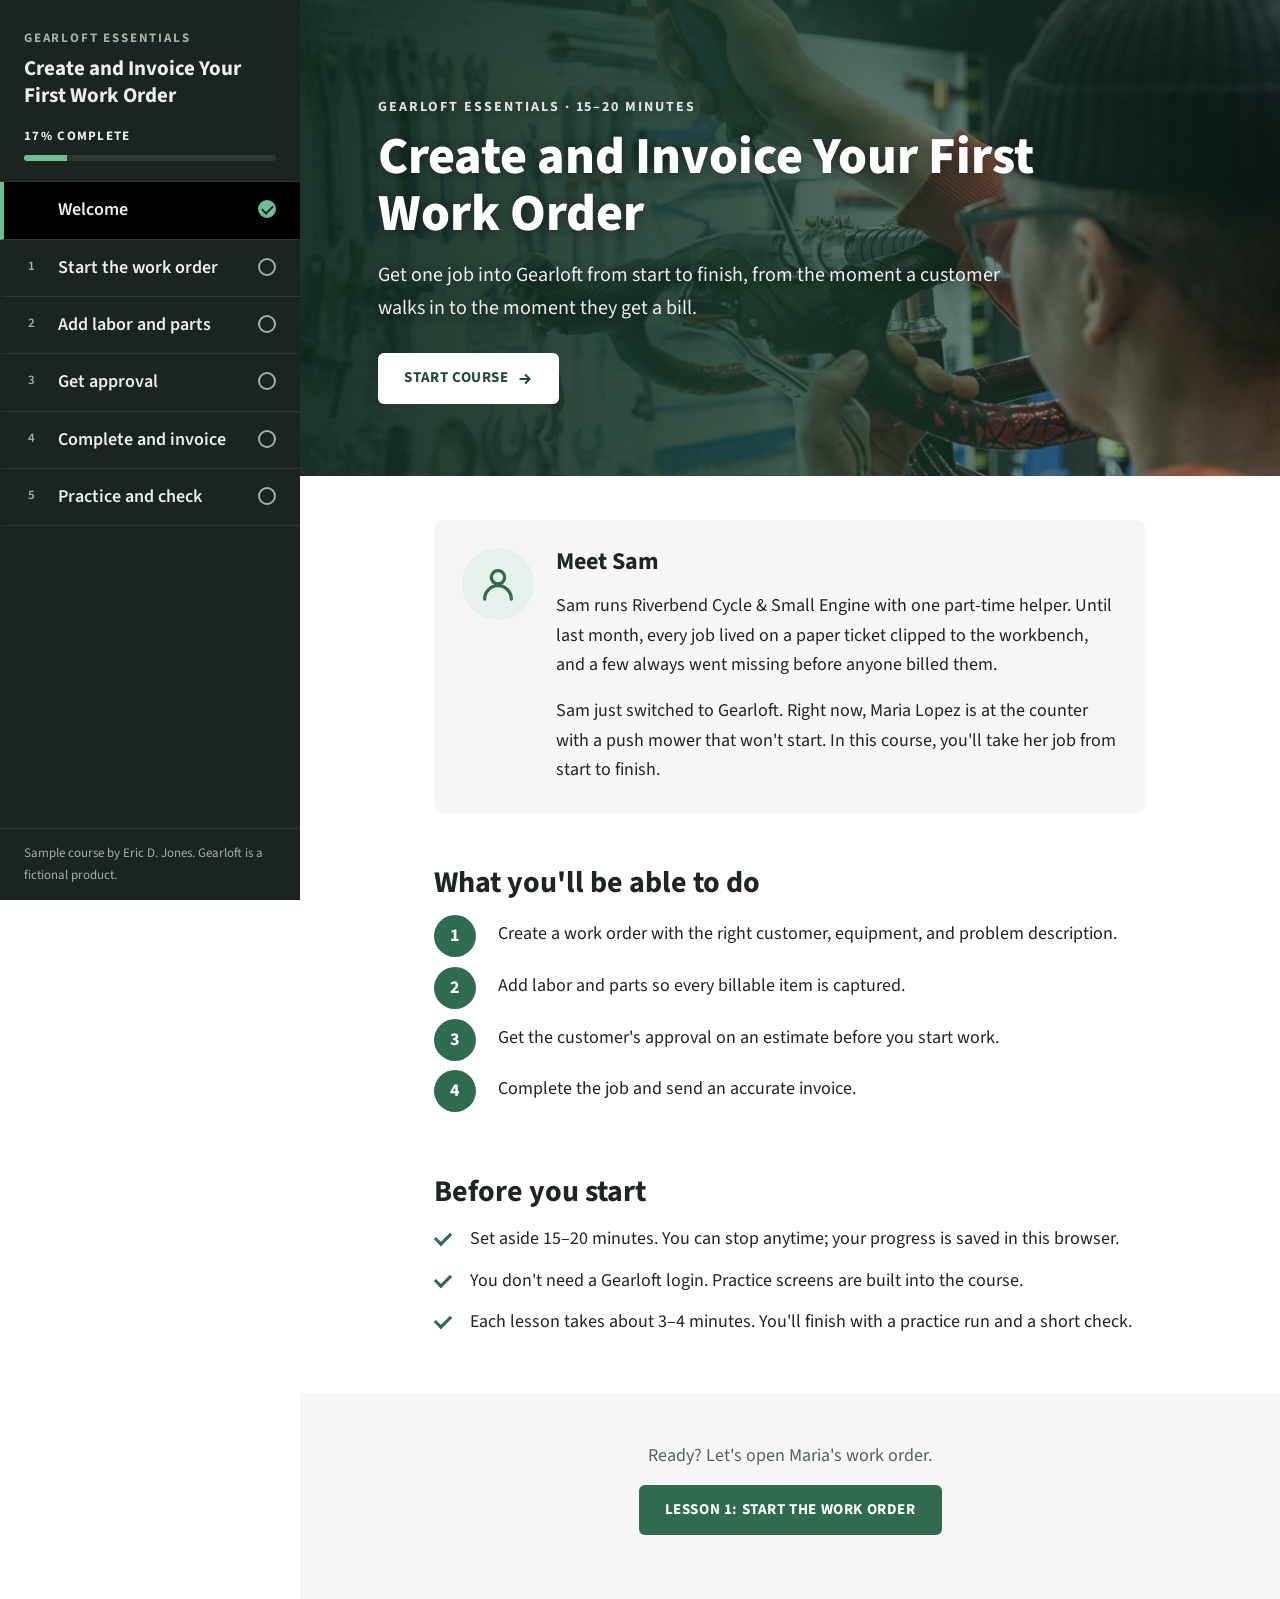
==== sample-course/index.html @ e566acd7 "Launch Portfolio Site" ====
<!doctype html>
<html lang="en">
<head>
<meta charset="utf-8">
<meta name="viewport" content="width=device-width, initial-scale=1">
<title>Create and Invoice Your First Work Order | Gearloft Essentials</title>
<meta name="description" content="Sample eLearning course by Eric D. Jones. Gearloft and Riverbend Cycle & Small Engine are fictional.">
<link rel="preconnect" href="https://fonts.googleapis.com">
<link href="https://fonts.googleapis.com/css2?family=Source+Sans+3:wght@400;600;700;800&display=swap" rel="stylesheet">
<style>
:root{
  --accent:#2e6b4f; --accent-dark:#1f4d38; --accent-soft:#e7f1ec;
  --side:#1c2420; --side-ink:#e9efeb; --side-muted:#9fb1a7; --side-line:#2c3832;
  --bg:#ffffff; --page:#f6f7f5; --ink:#1e2522; --muted:#55615b; --line:#dde3df;
  --warn:#9a5b00; --warn-soft:#fff4e0; --tip-soft:#eef5fb; --tip:#1d5c8f;
  --radius:10px; --sidew:300px;
}
*{box-sizing:border-box}
[hidden]{display:none!important}
html{scroll-behavior:smooth}
@media (prefers-reduced-motion:reduce){html{scroll-behavior:auto}*{transition:none!important;animation:none!important}}
body{margin:0;font:18px/1.65 "Source Sans 3",system-ui,sans-serif;color:var(--ink);background:var(--bg)}
button{font:inherit;cursor:pointer}
:focus-visible{outline:3px solid #f2b705;outline-offset:2px}
.skip{position:absolute;left:-999px;top:8px;background:#fff;padding:8px 12px;z-index:50}
.skip:focus{left:8px}

/* ---------- Sidebar ---------- */
.side{position:fixed;inset:0 auto 0 0;width:var(--sidew);background:var(--side);color:var(--side-ink);display:flex;flex-direction:column;z-index:20;transition:transform .25s}
.side-head{padding:28px 24px 20px;border-bottom:1px solid var(--side-line)}
.side-head .brand{font-size:13px;letter-spacing:.14em;text-transform:uppercase;color:var(--side-muted);font-weight:700;margin:0 0 6px}
.side-head h2{font-size:21px;line-height:1.25;margin:0 0 18px}
.prog-label{font-size:13px;letter-spacing:.1em;font-weight:700;text-transform:uppercase}
.prog{height:6px;background:var(--side-line);border-radius:6px;margin-top:8px;overflow:hidden}
.prog span{display:block;height:100%;width:0;background:#6fbf96;transition:width .4s}
.side nav{overflow-y:auto;flex:1}
.side ol{list-style:none;margin:0;padding:0}
.side li a{display:flex;align-items:flex-start;gap:12px;padding:16px 24px;color:var(--side-ink);text-decoration:none;border-bottom:1px solid var(--side-line);border-left:4px solid transparent;font-weight:600;line-height:1.35}
.side li a:hover{background:#243029}
.side li a[aria-current="page"]{background:#000;border-left-color:#6fbf96}
.side li a.locked{color:var(--side-muted);pointer-events:none}
.side .num{flex:0 0 auto;font-size:13px;color:var(--side-muted);width:18px;padding-top:2px}
.side .state{margin-left:auto;flex:0 0 auto;width:18px;height:18px;border-radius:50%;border:2px solid var(--side-muted);margin-top:2px}
.side .done .state{background:#6fbf96;border-color:#6fbf96;position:relative}
.side .done .state::after{content:"";position:absolute;left:4px;top:1px;width:5px;height:9px;border:solid #1c2420;border-width:0 2px 2px 0;transform:rotate(45deg)}
.side .soon{font-size:12px;color:var(--side-muted);font-weight:400;display:block}
.side-foot{padding:14px 24px;font-size:13px;color:var(--side-muted);border-top:1px solid var(--side-line)}
.menu-btn{display:none;position:fixed;top:12px;left:12px;z-index:30;background:var(--side);color:#fff;border:0;border-radius:8px;width:44px;height:44px}
.menu-btn svg{display:block;margin:auto}
.scrim{display:none}

/* ---------- Main ---------- */
main{margin-left:var(--sidew);min-height:100vh}
.lesson{display:none}
.lesson.active{display:block}
.hero{position:relative;color:#fff;padding:96px 8% 72px;background:linear-gradient(135deg,#183a2b 0%,#2e6b4f 60%,#3f8a66 100%);overflow:hidden}
.hero svg.art{position:absolute;right:-60px;top:-40px;width:520px;max-width:70%;opacity:.16;pointer-events:none}
.hero .kicker{font-size:14px;letter-spacing:.14em;text-transform:uppercase;font-weight:700;opacity:.85;margin:0 0 10px}
.hero h1{font-size:clamp(34px,5vw,52px);line-height:1.1;margin:0 0 16px;max-width:760px;font-weight:800}
.hero p{font-size:20px;max-width:640px;margin:0 0 28px;opacity:.92}
.hero.small{padding:72px 8% 56px}
.hero.photo{background-size:cover;background-position:center}
.hero.welcome{background-image:linear-gradient(90deg,rgba(16,40,29,.94) 0%,rgba(24,58,43,.86) 45%,rgba(24,58,43,.35) 100%),url(images/hero-welcome.jpg);background-position:center 35%}
.hero.l1{background-image:linear-gradient(90deg,rgba(16,40,29,.94) 0%,rgba(24,58,43,.8) 50%,rgba(24,58,43,.3) 100%),url(images/hero-lesson1.jpg);background-position:center 60%}
.hero h1,.hero p{text-shadow:0 1px 12px rgba(0,0,0,.35)}
.btn{display:inline-flex;align-items:center;gap:8px;background:#fff;color:var(--accent-dark);border:0;border-radius:6px;padding:13px 26px;font-weight:700;text-decoration:none;letter-spacing:.04em;text-transform:uppercase;font-size:15px}
.btn.solid{background:var(--accent);color:#fff}
.btn.solid:hover{background:var(--accent-dark)}
.btn[disabled]{background:#c9d1cc;color:#5d6a63;cursor:not-allowed}

.block{max-width:760px;margin:0 auto;padding:44px 24px}
.block + .block{padding-top:8px}
.block h2{font-size:30px;line-height:1.2;margin:0 0 14px}
.block h3{font-size:22px;margin:0 0 10px}
.block p{margin:0 0 16px}
.lede{font-size:21px;color:var(--muted)}
.divider{border:0;border-top:1px solid var(--line);max-width:760px;margin:12px auto}

/* numbered list (Rise-style) */
.numlist{list-style:none;padding:0;margin:8px 0 0;counter-reset:n}
.numlist li{counter-increment:n;position:relative;padding:4px 0 18px 64px;min-height:44px}
.numlist li::before{content:counter(n);position:absolute;left:0;top:0;width:42px;height:42px;border-radius:50%;background:var(--accent);color:#fff;display:grid;place-items:center;font-weight:700}

/* checklist */
.checks{list-style:none;padding:0;margin:0}
.checks li{position:relative;padding:0 0 12px 36px}
.checks li::before{content:"";position:absolute;left:4px;top:5px;width:7px;height:13px;border:solid var(--accent);border-width:0 3px 3px 0;transform:rotate(45deg)}

/* scenario / quote */
.scenario{display:flex;gap:22px;align-items:flex-start;background:var(--page);border-radius:var(--radius);padding:28px}
.avatar{flex:0 0 72px;width:72px;height:72px;border-radius:50%;background:var(--accent-soft);display:grid;place-items:center}
.scenario p:last-child{margin-bottom:0}

/* callouts */
.callout{border-left:5px solid var(--tip);background:var(--tip-soft);border-radius:0 var(--radius) var(--radius) 0;padding:20px 24px}
.callout.warn{border-color:var(--warn);background:var(--warn-soft)}
.callout strong.tag{display:block;text-transform:uppercase;letter-spacing:.1em;font-size:13px;color:var(--tip);margin-bottom:4px}
.callout.warn strong.tag{color:var(--warn)}
.callout p:last-child{margin:0}

/* process (step-through) */
.process{border:1px solid var(--line);border-radius:var(--radius);overflow:hidden;background:#fff}
.process-top{display:flex;justify-content:space-between;align-items:center;padding:12px 20px;background:var(--page);font-size:15px;color:var(--muted)}
.dots{display:flex;gap:6px}
.dots span{width:10px;height:10px;border-radius:50%;background:var(--line)}
.dots span.on{background:var(--accent)}
.step{display:none;padding:32px 36px 28px}
.step.on{display:block}
.step .label{font-size:14px;letter-spacing:.12em;text-transform:uppercase;font-weight:700;color:var(--accent);margin-bottom:6px}
.step h3{font-size:24px}
.process-nav{display:flex;justify-content:space-between;padding:0 36px 28px}
.process-nav button{background:none;border:2px solid var(--accent);color:var(--accent);border-radius:6px;padding:8px 18px;font-weight:700}
.process-nav button.primary{background:var(--accent);color:#fff}
.process-nav button[disabled]{opacity:.35;cursor:default}

/* labeled graphic (mock app screen) */
.mock{position:relative;border:1px solid #c9d2cd;border-radius:12px;background:#fff;box-shadow:0 10px 30px rgba(20,40,30,.12);font-size:15px;line-height:1.4}
.mock-bar{border-radius:11px 11px 0 0;display:flex;align-items:center;gap:10px;background:#21302a;color:#fff;padding:10px 16px;font-weight:700}
.mock-bar .logo{width:22px;height:22px;border-radius:6px;background:#6fbf96;display:grid;place-items:center;color:#1c2420;font-size:13px}
.mock-bar .crumb{font-weight:400;opacity:.75;margin-left:6px}
.mock-body{padding:20px 22px 24px;display:grid;grid-template-columns:1fr 1fr;gap:16px}
.mock .full{grid-column:1/-1}
.mock .fld label{display:block;font-size:12px;text-transform:uppercase;letter-spacing:.08em;color:#6b7771;font-weight:700;margin-bottom:4px}
.mock .box{border:1px solid #ccd5d0;border-radius:6px;padding:9px 11px;background:#fbfcfb;min-height:40px}
.mock .box.tall{min-height:72px}
.mock .badge{display:inline-block;background:#e3f2ea;color:#1f6a46;font-weight:700;font-size:12px;border-radius:99px;padding:3px 10px;text-transform:uppercase;letter-spacing:.06em}
.mock .row{display:flex;justify-content:space-between;align-items:center}
.mock .fake-btn{background:#2e6b4f;color:#fff;border-radius:6px;padding:8px 16px;font-weight:700;font-size:14px}
.fld{position:relative}.lab{display:flex;align-items:center;gap:10px;margin-bottom:6px;position:relative}.mock .fld .lab label{margin:0}
.hot{flex:0 0 auto;width:30px;height:30px;border-radius:50%;border:2px solid #fff;background:var(--accent);color:#fff;font-weight:800;font-size:14px;box-shadow:0 0 0 0 rgba(46,107,79,.6);animation:pulse 2.2s infinite;padding:0}
.hot[aria-expanded="true"]{background:#f2b705;color:#1e2522;animation:none}
.hot.seen{animation:none}
@keyframes pulse{0%{box-shadow:0 0 0 0 rgba(46,107,79,.55)}70%{box-shadow:0 0 0 14px rgba(46,107,79,0)}100%{box-shadow:0 0 0 0 rgba(46,107,79,0)}}
.pop{position:absolute;left:0;top:42px;z-index:3;width:min(300px,92vw);background:#1e2522;color:#fff;border-radius:8px;padding:16px 18px;font-size:16px;line-height:1.5;box-shadow:0 8px 24px rgba(0,0,0,.25)}
.pop.up{top:auto;bottom:40px}
.pop strong{display:block;margin-bottom:4px;color:#9fe0bd}
.pop button{position:absolute;top:6px;right:8px;background:none;border:0;color:#fff;font-size:20px;line-height:1}
.hint{font-size:15px;color:var(--muted);margin-top:12px}

/* flip cards */
.flips{display:grid;grid-template-columns:repeat(3,1fr);gap:16px}
.flip{perspective:900px;height:230px;background:none;border:0;padding:0;text-align:left}
.flip-inner{position:relative;width:100%;height:100%;transition:transform .5s;transform-style:preserve-3d}
.flip[aria-pressed="true"] .flip-inner{transform:rotateY(180deg)}
.face{position:absolute;inset:0;backface-visibility:hidden;border-radius:var(--radius);padding:20px;display:flex;flex-direction:column;justify-content:space-between}
.front{background:var(--page);border:1px solid var(--line)}
.back{background:var(--accent);color:#fff;transform:rotateY(180deg)}
.face .tag{font-size:12px;letter-spacing:.12em;text-transform:uppercase;font-weight:700;opacity:.75}
.face q{font-size:20px;font-weight:700;quotes:"\201C" "\201D"}
.back q{font-size:17px}
.face .turn{font-size:13px;opacity:.7}

/* statement */
.statement{border-top:4px solid var(--accent);border-bottom:4px solid var(--accent);padding:26px 0;text-align:center;font-size:24px;font-weight:700;line-height:1.4}
.statement span{color:var(--accent)}

/* lesson footer */
.next{background:var(--page);padding:48px 24px 64px;text-align:center}
.next p{color:var(--muted);margin:0 0 14px}
.credit{font-size:13px;color:var(--muted);text-align:center;padding:18px 24px 28px}


.hero.l2{background-image:linear-gradient(90deg,rgba(16,40,29,.94) 0%,rgba(24,58,43,.84) 50%,rgba(24,58,43,.4) 100%),url(images/hero-welcome.jpg);background-position:left 60%}
.hero.l3{background-image:linear-gradient(90deg,rgba(16,40,29,.94) 0%,rgba(24,58,43,.84) 50%,rgba(24,58,43,.4) 100%),url(images/hero-lesson1.jpg);background-position:center 15%}
.hero.l4{background-image:linear-gradient(90deg,rgba(16,40,29,.94) 0%,rgba(24,58,43,.84) 50%,rgba(24,58,43,.4) 100%),url(images/hero-welcome.jpg);background-position:right 70%}
/* tabs */
.tablist{display:flex;border-bottom:2px solid var(--line)}
.tablist button{background:none;border:0;border-bottom:4px solid transparent;margin-bottom:-2px;padding:12px 20px;font-weight:700;color:var(--muted)}
.tablist button[aria-selected="true"]{color:var(--accent-dark);border-bottom-color:var(--accent)}
.tabpanel{padding:24px 4px 4px}
/* line items in mocks */
.mock .lines{border:1px solid #ccd5d0;border-radius:6px;background:#fbfcfb}
.mock .lines div{display:flex;justify-content:space-between;gap:12px;padding:9px 11px;border-bottom:1px solid #e3e8e5}
.mock .lines div:last-child{border-bottom:0}
.mock .lines .sum{font-weight:800;background:#eef4f0}
.mock .total{font-weight:800;font-size:17px}
.mock .sub{font-size:13px;color:#6b7771}
/* sorting */
.sort-item{border:1px solid var(--line);border-radius:var(--radius);padding:18px 20px;margin-bottom:12px}
.sort-q{font-weight:700;margin:0 0 10px!important}
.sort-opts{display:flex;flex-wrap:wrap;gap:8px}
.sort-opts button,.choices button{background:#fff;border:2px solid var(--line);border-radius:6px;padding:8px 16px;font-weight:600;color:var(--ink)}
.sort-opts button:hover,.choices button:hover{border-color:var(--accent)}
.sort-opts button.right,.choices button.right{border-color:var(--accent);background:var(--accent-soft)}
.sort-opts button.wrong,.choices button.wrong{border-color:#b54708;background:#fdf0e6}
.sort-fb,.choice-fb{margin:10px 0 0!important;font-size:16px}
.sort-fb:empty,.choice-fb:empty{display:none}
.choices{display:flex;flex-direction:column;gap:10px;margin-top:18px}
.choices button{text-align:left;padding:14px 18px}
/* accordion */
.accordion details{border:1px solid var(--line);border-radius:var(--radius);margin-bottom:10px;background:#fff}
.accordion summary{cursor:pointer;padding:16px 20px;font-weight:700;list-style:none;display:flex;align-items:center;gap:10px}
.accordion summary::-webkit-details-marker{display:none}
.accordion summary::after{content:"+";margin-left:auto;font-size:24px;line-height:1;color:var(--accent)}
.accordion details[open] summary::after{content:"\2212"}
.accordion details>div{padding:0 20px 18px}
.pill{font-size:12px;background:var(--accent-soft);color:var(--accent-dark);border-radius:99px;padding:2px 10px;font-weight:700}

.hero.l5{background-image:linear-gradient(90deg,rgba(16,40,29,.94) 0%,rgba(24,58,43,.84) 50%,rgba(24,58,43,.4) 100%),url(images/hero-lesson1.jpg);background-position:center 85%}
.btn.ghost{background:#fff;color:var(--accent);border:2px solid var(--accent)}
/* mode toggle */
.mode{display:grid;grid-template-columns:1fr 1fr;gap:12px;margin:6px 0 20px}
.mode button{text-align:left;background:#fff;border:2px solid var(--line);border-radius:var(--radius);padding:14px 16px;color:var(--ink)}
.mode button span{display:block;font-size:15px;color:var(--muted)}
.mode button[aria-checked="true"]{border-color:var(--accent);background:var(--accent-soft)}
/* simulation */
.sim{background:var(--page);border-radius:14px;padding:18px}
.sim-head{display:flex;justify-content:space-between;align-items:center;font-size:14px;font-weight:700;color:var(--muted);text-transform:uppercase;letter-spacing:.08em}
.sim-restart{background:none;border:0;color:var(--accent);font-weight:700;text-transform:uppercase;letter-spacing:.08em;font-size:13px}
.sim-prompt{margin:8px 0 14px!important;font-size:18px;min-height:28px}
.sim-prompt .sub{color:var(--muted);font-weight:700}
.sim-app{font-size:15px}
.sim-screen{padding:18px 20px 20px;min-height:290px;display:flex;flex-direction:column;gap:14px}
.sim-row{display:flex;justify-content:space-between;align-items:center;gap:10px;flex-wrap:wrap}
.sim-row h4{margin:0;font-size:17px}
.sbtn{background:#fff;border:1px solid #b9c5be;border-radius:6px;padding:8px 14px;font-weight:700;font-size:14px;color:var(--ink)}
.sbtn.primary{background:#2e6b4f;border-color:#2e6b4f;color:#fff}
.sbtn[aria-disabled="true"]{opacity:.45}
.sim-list{display:flex;flex-direction:column;border:1px solid #ccd5d0;border-radius:6px;overflow:hidden}
.sim-list button{display:flex;justify-content:space-between;align-items:center;gap:10px;text-align:left;background:#fbfcfb;border:0;border-bottom:1px solid #e3e8e5;padding:11px 12px;font-size:15px;color:var(--ink)}
.sim-list button:last-child{border-bottom:0}
.sim-list button:hover,.pick:hover{background:#eef4f0}
.sim-list .sub,.sim .sub{font-size:13px;color:#6b7771}
.sim-label{font-size:12px;text-transform:uppercase;letter-spacing:.08em;color:#6b7771;font-weight:700;margin:0!important}
.sim-input{font:inherit;font-size:16px;border:1px solid #b9c5be;border-radius:6px;padding:9px 11px;width:100%}
.sim-empty{color:#6b7771;font-size:14px;margin:0!important;padding:10px 12px}
.sim-picks{display:flex;flex-direction:column;gap:8px}
.pick{display:flex;justify-content:space-between;gap:10px;text-align:left;background:#fbfcfb;border:2px solid #ccd5d0;border-radius:6px;padding:10px 12px;font-size:15px;color:var(--ink)}
.pick[aria-pressed="true"]{border-color:#2e6b4f;background:var(--accent-soft)}
.pick[aria-pressed="true"] span:first-child::before{content:"\2713  ";color:#2e6b4f;font-weight:800}
.badge.wait{background:#fff4e0;color:#9a5b00}
.sim-fb{margin:12px 0 0!important;font-size:16px;min-height:4px}
.sim-fb.bad{background:#fdf0e6;border-left:4px solid #b54708;padding:10px 14px;border-radius:0 8px 8px 0}
.hint-line{display:block;margin-top:4px;font-weight:600}
.sim-done h4{margin:8px 0;font-size:19px}
/* knowledge check */
.kc-q{border:1px solid var(--line);border-radius:var(--radius);padding:18px 20px 12px;margin:0 0 14px}
.kc-q legend{float:left;width:100%;font-weight:700;padding:0;margin-bottom:8px;display:flex;gap:10px;align-items:flex-start}
.kc-q legend+label{clear:both}
.kc-n{flex:0 0 28px;height:28px;border-radius:50%;background:var(--accent);color:#fff;display:grid;place-items:center;font-size:14px;margin-top:1px}
.kc-q label{display:flex;gap:10px;align-items:flex-start;padding:8px 6px;border-radius:6px;cursor:pointer}
.kc-q label:hover{background:var(--page)}
.kc-q input{margin-top:6px;accent-color:var(--accent);width:18px;height:18px;flex:0 0 auto}
.kc-q.ok{border-color:var(--accent);background:#f4faf6}
.kc-q.no{border-color:#b54708;background:#fffaf5}
.kc-fb{margin:6px 6px 6px!important;font-size:16px}
.kc-fb:empty{display:none}
.kc-actions{display:flex;gap:12px;flex-wrap:wrap}
.kc-result{font-weight:700;font-size:19px;margin-top:14px!important}
.kc-result.pass{color:var(--accent-dark)}
.kc-result.fail{color:#9a3d00}
.done-card{border:2px solid var(--accent);border-radius:14px;padding:28px;text-align:left}
.done-card h2{margin-top:8px}
/* ---------- Responsive ---------- */
@media (max-width:900px){
  .side{transform:translateX(-100%)}
  body.menu-open .side{transform:none}
  body.menu-open .scrim{display:block;position:fixed;inset:0;background:rgba(0,0,0,.45);z-index:15}
  .menu-btn{display:block}
  main{margin-left:0}
  .hero{padding:88px 24px 56px}
  .hero.small{padding:80px 24px 44px}
  .flips{grid-template-columns:1fr}
  .flip{height:190px}
  .mock-body{grid-template-columns:1fr}
  .step{padding:26px 22px 22px}.process-nav{padding:0 22px 22px}
  .scenario{flex-direction:column;padding:22px}
  .mode{grid-template-columns:1fr}
  .sim{padding:12px;margin:0 -8px}
  .sim-screen{padding:14px}
}
</style>
</head>
<body>
<a class="skip" href="#content">Skip to lesson content</a>
<button class="menu-btn" id="menuBtn" aria-label="Open course menu" aria-expanded="false" aria-controls="sidebar">
  <svg width="22" height="22" viewBox="0 0 24 24" fill="none" stroke="currentColor" stroke-width="2.4" stroke-linecap="round"><path d="M4 6h16M4 12h16M4 18h16"/></svg>
</button>
<div class="scrim" id="scrim"></div>

<aside class="side" id="sidebar" aria-label="Course menu">
  <div class="side-head">
    <p class="brand">Gearloft Essentials</p>
    <h2>Create and Invoice Your First Work Order</h2>
    <div class="prog-label" id="progLabel">0% complete</div>
    <div class="prog" role="progressbar" aria-label="Course progress" aria-valuemin="0" aria-valuemax="100" aria-valuenow="0"><span id="progBar"></span></div>
  </div>
  <nav>
    <ol id="menu">
      <li><a href="#welcome" data-id="welcome"><span class="num"></span>Welcome<span class="state" aria-hidden="true"></span></a></li>
      <li><a href="#lesson-1" data-id="lesson-1"><span class="num">1</span>Start the work order<span class="state" aria-hidden="true"></span></a></li>
      <li><a href="#lesson-2" data-id="lesson-2"><span class="num">2</span>Add labor and parts<span class="state" aria-hidden="true"></span></a></li>
      <li><a href="#lesson-3" data-id="lesson-3"><span class="num">3</span>Get approval<span class="state" aria-hidden="true"></span></a></li>
      <li><a href="#lesson-4" data-id="lesson-4"><span class="num">4</span>Complete and invoice<span class="state" aria-hidden="true"></span></a></li>
      <li><a href="#lesson-5" data-id="lesson-5"><span class="num">5</span>Practice and check<span class="state" aria-hidden="true"></span></a></li>
    </ol>
  </nav>
  <div class="side-foot">Sample course by Eric D. Jones. Gearloft is a fictional product.</div>
</aside>

<main id="content" tabindex="-1">

<!-- ===================== WELCOME ===================== -->
<section class="lesson" id="welcome" aria-labelledby="welcome-title">
  <header class="hero photo welcome">
    <p class="kicker">Gearloft Essentials · 15–20 minutes</p>
    <h1 id="welcome-title">Create and Invoice Your First Work Order</h1>
    <p>Get one job into Gearloft from start to finish, from the moment a customer walks in to the moment they get a bill.</p>
    <a class="btn" href="#lesson-1" data-complete="welcome">Start course
      <svg width="16" height="16" viewBox="0 0 24 24" fill="none" stroke="currentColor" stroke-width="3" stroke-linecap="round" stroke-linejoin="round" aria-hidden="true"><path d="M5 12h14M13 6l6 6-6 6"/></svg></a>
  </header>

  <div class="block">
    <div class="scenario">
      <div class="avatar" aria-hidden="true">
        <svg width="40" height="40" viewBox="0 0 24 24" fill="none" stroke="#2e6b4f" stroke-width="2" stroke-linecap="round"><circle cx="12" cy="8" r="4"/><path d="M4 21c0-4.4 3.6-8 8-8s8 3.6 8 8"/></svg>
      </div>
      <div>
        <h2 style="font-size:24px">Meet Sam</h2>
        <p>Sam runs Riverbend Cycle &amp; Small Engine with one part-time helper. Until last month, every job lived on a paper ticket clipped to the workbench, and a few always went missing before anyone billed them.</p>
        <p>Sam just switched to Gearloft. Right now, Maria Lopez is at the counter with a push mower that won't start. In this course, you'll take her job from start to finish.</p>
      </div>
    </div>
  </div>

  <div class="block">
    <h2>What you'll be able to do</h2>
    <ol class="numlist">
      <li>Create a work order with the right customer, equipment, and problem description.</li>
      <li>Add labor and parts so every billable item is captured.</li>
      <li>Get the customer's approval on an estimate before you start work.</li>
      <li>Complete the job and send an accurate invoice.</li>
    </ol>
  </div>

  <div class="block">
    <h2>Before you start</h2>
    <ul class="checks">
      <li>Set aside 15–20 minutes. You can stop anytime; your progress is saved in this browser.</li>
      <li>You don't need a Gearloft login. Practice screens are built into the course.</li>
      <li>Each lesson takes about 3–4 minutes. You'll finish with a practice run and a short check.</li>
    </ul>
  </div>

  <div class="next">
    <p>Ready? Let's open Maria's work order.</p>
    <a class="btn solid" href="#lesson-1" data-complete="welcome">Lesson 1: Start the work order</a>
  </div>
</section>

<!-- ===================== LESSON 1 ===================== -->
<section class="lesson" id="lesson-1" aria-labelledby="l1-title">
  <header class="hero small photo l1">
    <p class="kicker">Lesson 1 of 4</p>
    <h1 id="l1-title">Start the work order</h1>
    <p>A good start makes the rest of the job easy.</p>
  </header>

  <div class="block">
    <p class="lede">A work order is the home for everything about one job: who the customer is, what they brought in, what's wrong, and what you did about it.</p>
    <p>When the start is right, the estimate, the approval, and the invoice all build on it. When it's wrong, like a duplicate customer or a vague problem description, the mistake follows the job all the way to the bill.</p>
  </div>

  <div class="block">
    <h2>Four steps to open a work order</h2>
    <p>Step through each one. You'll practice them yourself at the end of the course.</p>
    <div class="process" id="proc1">
      <div class="process-top"><span aria-live="polite">Step 1 of 4</span><div class="dots" aria-hidden="true"><span class="on"></span><span></span><span></span><span></span></div></div>
      <div class="step on">
        <div class="label">Step 1</div>
        <h3>Click New Work Order</h3>
        <p>From the Gearloft dashboard, click <strong>New Work Order</strong> in the top-right corner. Every job starts here, even a quick tune-up.</p>
      </div>
      <div class="step">
        <div class="label">Step 2</div>
        <h3>Find the customer</h3>
        <p>Search by last name or phone number. If the customer has been in before, select them. Only click <strong>Add customer</strong> when the search comes up empty.</p>
      </div>
      <div class="step">
        <div class="label">Step 3</div>
        <h3>Choose the equipment</h3>
        <p>Pick the item they brought in today from their equipment list. If it's new to you, add it with its type, make, and model so it's on file next time.</p>
      </div>
      <div class="step">
        <div class="label">Step 4</div>
        <h3>Describe the problem</h3>
        <p>Write what's wrong, when it happens, and what you've already checked. Then click <strong>Save</strong>. The work order is open and ready for labor and parts.</p>
      </div>
      <div class="process-nav">
        <button type="button" data-dir="-1" disabled>Back</button>
        <button type="button" data-dir="1" class="primary">Next</button>
      </div>
    </div>
  </div>

  <div class="block">
    <div class="callout">
      <strong class="tag">Tip</strong>
      <p><strong>Search before you add.</strong> Two records for the same customer split their history. Next time, you won't see what you fixed last spring, or what they paid.</p>
    </div>
  </div>

  <div class="block">
    <h2>Take a look at the work order</h2>
    <p>Here's Maria's new work order. Select each numbered marker to learn what the field does.</p>
    <div class="mock" id="mock1">
      <div class="mock-bar"><span class="logo" aria-hidden="true">G</span>Gearloft<span class="crumb">/ Work orders / New</span></div>
      <div class="mock-body">
        <div class="fld"><div class="lab"><label>Customer</label><button class="hot" aria-expanded="false" aria-label="Marker 1: Customer" data-pop="p1">1</button></div><div class="box">Maria Lopez · (409) 555-0142</div>
          <div class="pop" id="p1" role="dialog" aria-label="Customer" hidden><button aria-label="Close">&times;</button><strong>Customer</strong>Linked to Maria's existing record, so this job joins her history and her contact details fill in automatically.</div></div>
        <div class="fld"><div class="lab"><label>Equipment</label><button class="hot" aria-expanded="false" aria-label="Marker 2: Equipment" data-pop="p2">2</button></div><div class="box">21-inch push mower</div>
          <div class="pop" id="p2" role="dialog" aria-label="Equipment" hidden><button aria-label="Close">&times;</button><strong>Equipment</strong>The specific item in for service today. Maria also has a bike on file, so picking the right one matters.</div></div>
        <div class="fld full"><div class="lab"><label>Problem description</label><button class="hot" aria-expanded="false" aria-label="Marker 3: Problem description" data-pop="p3">3</button></div><div class="box tall">Won't start after winter storage. Pull cord OK. Old fuel in tank.</div>
          <div class="pop" id="p3" role="dialog" aria-label="Problem description" hidden><button aria-label="Close">&times;</button><strong>Problem description</strong>What's wrong, when it happens, and what's been checked. Anyone who picks up the job can start right away.</div></div>
        <div class="fld full row"><div class="lab"><span class="badge">Open</span><button class="hot" aria-expanded="false" aria-label="Marker 4: Status" data-pop="p4">4</button>
          <div class="pop up" id="p4" role="dialog" aria-label="Status" hidden><button aria-label="Close">&times;</button><strong>Status: Open</strong>The job is saved and ready for labor and parts. You'll move it to Approved, then Complete, as the job goes on.</div></div><span class="fake-btn">Save</span></div>
      </div>
    </div>
    <p class="hint" aria-live="polite">0 of 4 markers explored</p>
  </div>

  <div class="block">
    <h2>Vague or clear?</h2>
    <p>Imagine picking up each of these jobs tomorrow morning. Select a card to see a stronger version.</p>
    <div class="flips">
      <button class="flip" aria-pressed="false"><div class="flip-inner">
        <div class="face front"><span class="tag">Vague</span><q>Brake issue</q><span class="turn">Select to flip</span></div>
        <div class="face back"><span class="tag">Clear</span><q>Rear brake squeals under load. Pads checked: 2 mm left.</q><span class="turn">What + when + what's checked</span></div>
      </div></button>
      <button class="flip" aria-pressed="false"><div class="flip-inner">
        <div class="face front"><span class="tag">Vague</span><q>Won't start</q><span class="turn">Select to flip</span></div>
        <div class="face back"><span class="tag">Clear</span><q>Won't start after winter storage. Pull cord OK, old fuel in tank.</q><span class="turn">What + when + what's checked</span></div>
      </div></button>
      <button class="flip" aria-pressed="false"><div class="flip-inner">
        <div class="face front"><span class="tag">Vague</span><q>Customer says it's noisy</q><span class="turn">Select to flip</span></div>
        <div class="face back"><span class="tag">Clear</span><q>Clicking from bottom bracket when pedaling hard. Started after a fall last week.</q><span class="turn">What + when + what's checked</span></div>
      </div></button>
    </div>
  </div>

  <div class="block">
    <p class="statement">A clear description = <span>what's wrong</span> + <span>when it happens</span> + <span>what you've checked</span></p>
  </div>

  <div class="next">
    <p>Maria's work order is open. Next, you'll add the labor and parts for her job.</p>
    <a class="btn solid" href="#lesson-2" data-complete="lesson-1">Lesson 2: Add labor and parts</a>
  </div>
</section>

<!-- ===================== LESSON 2 ===================== -->
<section class="lesson" id="lesson-2" aria-labelledby="l2-title">
  <header class="hero small photo l2">
    <p class="kicker">Lesson 2 of 4</p>
    <h1 id="l2-title">Add labor and parts</h1>
    <p>If it isn't on the work order, it doesn't get paid.</p>
  </header>

  <div class="block">
    <p class="lede">Everything you do and everything you use on a job belongs on the work order. That's what turns it into an accurate estimate now and an accurate invoice later.</p>
    <p>Gearloft splits every job into two kinds of lines: <strong>labor</strong> (your time) and <strong>parts</strong> (what you install). Select each tab to compare them.</p>
  </div>

  <div class="block">
    <div class="tabs" data-tabs>
      <div class="tablist" role="tablist" aria-label="Line types">
        <button role="tab" id="t-labor" aria-controls="tp-labor" aria-selected="true">Labor lines</button>
        <button role="tab" id="t-parts" aria-controls="tp-parts" aria-selected="false" tabindex="-1">Parts lines</button>
      </div>
      <div class="tabpanel" role="tabpanel" id="tp-labor" aria-labelledby="t-labor" tabindex="0">
        <h3>Labor is your time</h3>
        <ul class="checks">
          <li>Add a labor line for each task: diagnosis, repair, and adjustments.</li>
          <li>Enter the time in hours. 15 minutes is 0.25. Gearloft multiplies it by your shop's labor rate.</li>
          <li>Short tasks count. Twenty minutes of adjusting is twenty minutes of skilled work.</li>
        </ul>
      </div>
      <div class="tabpanel" role="tabpanel" id="tp-parts" aria-labelledby="t-parts" tabindex="0" hidden>
        <h3>Parts are what you install</h3>
        <ul class="checks">
          <li>Add parts from your inventory so the price fills in and your stock count drops automatically.</li>
          <li>Add every part as you use it, not from memory at the end of the day.</li>
          <li>Not in inventory? Add it as a one-time part with its cost and price.</li>
        </ul>
      </div>
    </div>
  </div>

  <div class="block">
    <h2>Maria's job, line by line</h2>
    <p>Here are the lines on Maria's work order so far. Select each numbered marker to learn more.</p>
    <div class="mock" id="mock2">
      <div class="mock-bar"><span class="logo" aria-hidden="true">G</span>Gearloft<span class="crumb">/ Work orders / #1047 Maria Lopez</span></div>
      <div class="mock-body">
        <div class="fld full"><div class="lab"><label>Labor</label><button class="hot" aria-expanded="false" aria-label="Marker 1: Labor lines" data-pop="p5">1</button></div>
          <div class="lines"><div><span>Diagnose no-start · 0.25 hr</span><span>$20.00</span></div><div><span>Clean carburetor · 1.0 hr</span><span>$80.00</span></div></div>
          <div class="pop" id="p5" role="dialog" aria-label="Labor lines" hidden><button aria-label="Close">&times;</button><strong>Labor lines</strong>Two tasks, two lines. The 15 minutes spent diagnosing is billable too. At Riverbend's $80/hour rate, that's $20.</div></div>
        <div class="fld full"><div class="lab"><label>Parts</label><button class="hot" aria-expanded="false" aria-label="Marker 2: Parts lines" data-pop="p6">2</button></div>
          <div class="lines"><div><span>Spark plug · qty 1</span><span>$6.50</span></div><div><span>Fuel filter · qty 1</span><span>$8.00</span></div></div>
          <div class="pop" id="p6" role="dialog" aria-label="Parts lines" hidden><button aria-label="Close">&times;</button><strong>Parts lines</strong>Added from inventory, so prices fill in and Riverbend's stock count updates on its own.</div></div>
        <div class="fld full row"><div class="lab"><span class="total">Estimate total: $114.50</span><button class="hot" aria-expanded="false" aria-label="Marker 3: Estimate total" data-pop="p7">3</button>
          <div class="pop up" id="p7" role="dialog" aria-label="Estimate total" hidden><button aria-label="Close">&times;</button><strong>Estimate total</strong>Updates as you add lines. This is the number Maria will approve in the next lesson.</div></div><span class="fake-btn">+ Add line</span></div>
      </div>
    </div>
    <p class="hint" aria-live="polite">0 of 3 markers explored</p>
  </div>

  <div class="block">
    <h2>Billable or not?</h2>
    <p>Sam did all of these today. Sort each one: is it a labor line, a parts line, or not billed to Maria?</p>
    <div class="sort" data-sort>
      <div class="sort-item" data-answer="labor" data-fb="Right. Draining fuel is part of the job and takes real time. It's one of the most commonly missed lines.">
        <p class="sort-q">Draining the old fuel from Maria's mower (10 minutes)</p>
        <div class="sort-opts"><button data-val="labor">Labor</button><button data-val="part">Part</button><button data-val="none">Not billed</button></div>
        <p class="sort-fb" aria-live="polite"></p>
      </div>
      <div class="sort-item" data-answer="part" data-fb="Right. It came out of inventory and went into her mower.">
        <p class="sort-q">A new spark plug from the parts shelf</p>
        <div class="sort-opts"><button data-val="labor">Labor</button><button data-val="part">Part</button><button data-val="none">Not billed</button></div>
        <p class="sort-fb" aria-live="polite"></p>
      </div>
      <div class="sort-item" data-answer="labor" data-fb="Right. Figuring out what's wrong is skilled work. Diagnosis time belongs on the work order.">
        <p class="sort-q">Figuring out why the mower won't start (15 minutes)</p>
        <div class="sort-opts"><button data-val="labor">Labor</button><button data-val="part">Part</button><button data-val="none">Not billed</button></div>
        <p class="sort-fb" aria-live="polite"></p>
      </div>
      <div class="sort-item" data-answer="none" data-fb="Right. Sweeping up at closing isn't part of Maria's job, so it stays off her work order.">
        <p class="sort-q">Sweeping the shop floor at closing time</p>
        <div class="sort-opts"><button data-val="labor">Labor</button><button data-val="part">Part</button><button data-val="none">Not billed</button></div>
        <p class="sort-fb" aria-live="polite"></p>
      </div>
    </div>
    <p class="hint sort-score" aria-live="polite"></p>
  </div>

  <div class="block">
    <div class="callout warn">
      <strong class="tag">Watch for this</strong>
      <p><strong>Small tasks are the ones that go missing.</strong> Diagnosis, draining fuel, a quick adjustment: each takes only minutes, but across a month they add up to hours of unpaid work. Add a line the moment you finish a task.</p>
    </div>
  </div>

  <div class="next">
    <p>Maria's estimate is ready. Next, you'll get her approval before you start work.</p>
    <a class="btn solid" href="#lesson-3" data-complete="lesson-2">Lesson 3: Get approval</a>
  </div>
</section>

<!-- ===================== LESSON 3 ===================== -->
<section class="lesson" id="lesson-3" aria-labelledby="l3-title">
  <header class="hero small photo l3">
    <p class="kicker">Lesson 3 of 4</p>
    <h1 id="l3-title">Get approval</h1>
    <p>No surprises at pickup.</p>
  </header>

  <div class="block">
    <p class="lede">Before you start work, the customer approves the estimate. It takes a minute, and it prevents the most uncomfortable conversation in any shop: "I never agreed to that."</p>
    <p>In Gearloft, the work order status moves from <strong>Open</strong> to <strong>Approved</strong> when the customer says yes. That's your green light.</p>
  </div>

  <div class="block">
    <h2>Three ways to get a yes</h2>
    <p>Choose the one that fits how the customer is reaching you. Select each option to learn how it works.</p>
    <div class="accordion">
      <details>
        <summary>By text link <span class="pill">Most common</span></summary>
        <div>Click <strong>Send estimate by text</strong>. The customer gets a link, reviews the lines, and taps <strong>Approve</strong>. Gearloft changes the status to Approved and records the time on its own.</div>
      </details>
      <details>
        <summary>In person at the counter</summary>
        <div>Turn the screen toward the customer, walk through the estimate, and have them tap <strong>Approve</strong>. That works best when they're waiting while you diagnose.</div>
      </details>
      <details>
        <summary>Over the phone</summary>
        <div>Read the total and the main lines out loud. When they agree, click <strong>Record approval</strong> and note who approved, the amount, and the time. Never skip the note; it's your only record.</div>
      </details>
    </div>
  </div>

  <div class="block">
    <h2>What would you do?</h2>
    <div class="scenario">
      <div class="avatar" aria-hidden="true">
        <svg width="40" height="40" viewBox="0 0 24 24" fill="none" stroke="#2e6b4f" stroke-width="2" stroke-linecap="round"><path d="M22 16.9v3a2 2 0 0 1-2.2 2 19.8 19.8 0 0 1-8.6-3.1 19.5 19.5 0 0 1-6-6A19.8 19.8 0 0 1 2.1 4.2 2 2 0 0 1 4.1 2h3a2 2 0 0 1 2 1.7c.1.9.4 1.8.7 2.7a2 2 0 0 1-.5 2.1L8 9.8a16 16 0 0 0 6 6l1.3-1.3a2 2 0 0 1 2.1-.4c.9.3 1.8.6 2.7.7a2 2 0 0 1 1.7 2z"/></svg>
      </div>
      <div>
        <p>Maria approved the $114.50 estimate by text this morning. Halfway through the job, Sam finds a cracked carburetor gasket. Replacing it adds a $12 part and 0.5 hours of labor, so the new total is <strong>$166.50</strong>.</p>
        <p><strong>What should Sam do?</strong></p>
      </div>
    </div>
    <div class="choices" data-choices>
      <button data-correct="false" data-fb="Not quite. The work is needed, but Maria approved $114.50. A higher bill she never agreed to is how disputes at pickup start.">Replace the gasket. Maria wants her mower fixed.</button>
      <button data-correct="true" data-fb="That's it. Add the new lines, send the updated estimate, and wait for her approval. Gearloft moves the job back to Approved when she says yes.">Add the lines, send Maria the updated estimate, and wait for her approval.</button>
      <button data-correct="false" data-fb="Not quite. Telling her at pickup is still a surprise, and she has no chance to say no. Get approval before the work, not after.">Replace the gasket and explain the extra cost when she picks it up.</button>
    </div>
    <p class="choice-fb" aria-live="polite"></p>
  </div>

  <div class="block">
    <div class="callout warn">
      <strong class="tag">Important</strong>
      <p><strong>Don't start work until the status says Approved.</strong> If the price changes mid-job, update the estimate and get approval again before you continue.</p>
    </div>
  </div>

  <div class="next">
    <p>Maria approved the new total. Next, you'll finish the job and send her invoice.</p>
    <a class="btn solid" href="#lesson-4" data-complete="lesson-3">Lesson 4: Complete and invoice</a>
  </div>
</section>

<!-- ===================== LESSON 4 ===================== -->
<section class="lesson" id="lesson-4" aria-labelledby="l4-title">
  <header class="hero small photo l4">
    <p class="kicker">Lesson 4 of 4</p>
    <h1 id="l4-title">Complete and invoice</h1>
    <p>Finish the job and get paid for all of it.</p>
  </header>

  <div class="block">
    <p class="lede">You don't have to build the invoice. Gearloft makes it from the work order. Your job is to make sure the work order is complete and correct before it goes out.</p>
  </div>

  <div class="block">
    <h2>From finished job to sent invoice</h2>
    <div class="process">
      <div class="process-top"><span aria-live="polite">Step 1 of 4</span><div class="dots" aria-hidden="true"><span class="on"></span><span></span><span></span><span></span></div></div>
      <div class="step on">
        <div class="label">Step 1</div>
        <h3>Check every line</h3>
        <p>Compare the work order to what you actually did. Is every task a labor line, and is every part you used a parts line?</p>
      </div>
      <div class="step">
        <div class="label">Step 2</div>
        <h3>Mark the job complete</h3>
        <p>Click <strong>Mark complete</strong>. The status changes to Complete, and Gearloft builds the invoice from the work order.</p>
      </div>
      <div class="step">
        <div class="label">Step 3</div>
        <h3>Review the invoice</h3>
        <p>Check the customer's contact details and the total, and add a short note if it helps, like care tips for the customer.</p>
      </div>
      <div class="step">
        <div class="label">Step 4</div>
        <h3>Send it</h3>
        <p>Click <strong>Send invoice</strong>. The customer gets a text or email with a link to pay. After it's sent, the invoice is locked, so check before you click.</p>
      </div>
      <div class="process-nav">
        <button type="button" data-dir="-1" disabled>Back</button>
        <button type="button" data-dir="1" class="primary">Next</button>
      </div>
    </div>
  </div>

  <div class="block">
    <h2>Maria's invoice</h2>
    <p>Here's the invoice Gearloft built from the work order. Select each numbered marker to learn more.</p>
    <div class="mock" id="mock4">
      <div class="mock-bar"><span class="logo" aria-hidden="true">G</span>Gearloft<span class="crumb">/ Invoices / INV-1047</span></div>
      <div class="mock-body">
        <div class="fld full row"><div class="lab"><span><strong>Riverbend Cycle &amp; Small Engine</strong><br><span class="sub">Bill to: Maria Lopez · (409) 555-0142</span></span><button class="hot" aria-expanded="false" aria-label="Marker 1: Customer details" data-pop="p8">1</button>
          <div class="pop" id="p8" role="dialog" aria-label="Customer details" hidden><button aria-label="Close">&times;</button><strong>Customer details</strong>Pulled from Maria's record. Make sure her phone and email are current, because that's where the invoice goes.</div></div><span class="badge">Ready to send</span></div>
        <div class="fld full"><div class="lab"><label>Lines</label><button class="hot" aria-expanded="false" aria-label="Marker 2: Invoice lines" data-pop="p9">2</button></div>
          <div class="lines"><div><span>Diagnose no-start · 0.25 hr</span><span>$20.00</span></div><div><span>Clean carburetor · 1.0 hr</span><span>$80.00</span></div><div><span>Replace carburetor gasket · 0.5 hr</span><span>$40.00</span></div><div><span>Spark plug · Fuel filter · Gasket</span><span>$26.50</span></div><div class="sum"><span>Total</span><span>$166.50</span></div></div>
          <div class="pop" id="p9" role="dialog" aria-label="Invoice lines" hidden><button aria-label="Close">&times;</button><strong>Invoice lines</strong>Every line comes from the work order, including the gasket Maria approved mid-job. The total matches the estimate she approved.</div></div>
        <div class="fld full"><div class="lab"><label>Note to customer</label><button class="hot" aria-expanded="false" aria-label="Marker 3: Note to customer" data-pop="p10">3</button></div><div class="box">Old fuel caused the no-start. Use fresh fuel and add stabilizer before winter storage.</div>
          <div class="pop up" id="p10" role="dialog" aria-label="Note to customer" hidden><button aria-label="Close">&times;</button><strong>Note to customer</strong>Optional, but customers value it. A one-line tip shows expertise and can prevent a repeat visit for the same problem.</div></div>
        <div class="full row"><span></span><span class="fake-btn">Send invoice</span></div>
      </div>
    </div>
    <p class="hint" aria-live="polite">0 of 3 markers explored</p>
  </div>

  <div class="block">
    <h2>Before you click Send</h2>
    <ul class="checks">
      <li>Every task is a labor line, including diagnosis and small adjustments.</li>
      <li>Every part you used is a parts line.</li>
      <li>The total matches what the customer approved.</li>
      <li>The customer's phone number or email is correct.</li>
    </ul>
  </div>

  <div class="block">
    <p class="statement">Check it, <span>complete it</span>, then <span>send it</span>. A sent invoice is locked.</p>
  </div>

  <div class="next">
    <p>You've taken Maria's job from start to finish. Next, practice the whole workflow yourself.</p>
    <a class="btn solid" href="#lesson-5" data-complete="lesson-4">Practice and check</a>
  </div>
</section>

<!-- ===================== LESSON 5 ===================== -->
<section class="lesson" id="lesson-5" aria-labelledby="l5-title">
  <header class="hero small photo l5">
    <p class="kicker">Practice and check</p>
    <h1 id="l5-title">Your turn</h1>
    <p>Run Maria's job yourself from start to finish, then check what you know.</p>
  </header>

  <div class="block">
    <h2>Practice: Maria's mower, start to finish</h2>
    <p>This is a safe practice version of Gearloft. Nothing you click here is real, so explore. Choose how much help you want:</p>
    <div class="mode" role="radiogroup" aria-label="Practice mode">
      <button role="radio" aria-checked="true" data-mode="guided"><strong>Guided</strong><span>A prompt tells you what to do at each step.</span></button>
      <button role="radio" aria-checked="false" data-mode="try"><strong>Try it</strong><span>No prompts. You'll get a hint after two wrong clicks.</span></button>
    </div>
    <div class="sim" id="sim">
      <div class="sim-head">
        <span id="simStep">Step 1 of 10</span>
        <button type="button" class="sim-restart" id="simRestart">Restart</button>
      </div>
      <p class="sim-prompt" id="simPrompt" aria-live="polite"></p>
      <div class="mock sim-app">
        <div class="mock-bar"><span class="logo" aria-hidden="true">G</span>Gearloft<span class="crumb" id="simCrumb"></span></div>
        <div class="sim-screen" id="simScreen"></div>
      </div>
      <p class="sim-fb" id="simFb" aria-live="assertive"></p>
    </div>
  </div>

  <div class="block">
    <h2>Knowledge check</h2>
    <p>Five questions, all at Riverbend's counter. Answer each one, then submit. You need 4 of 5 to pass, and you can retry as many times as you like.</p>
    <form class="kc" id="kc" novalidate>
      <fieldset class="kc-q" data-answer="b">
        <legend><span class="kc-n">1</span>A regular customer walks in with a bike that has a flat. What do you do first in Gearloft?</legend>
        <label><input type="radio" name="q1" value="a"> Click Add customer and enter their details</label>
        <label><input type="radio" name="q1" value="b"> Search for the customer before creating anything</label>
        <label><input type="radio" name="q1" value="c"> Start a work order with no customer attached</label>
        <p class="kc-fb" data-ok="Correct. Searching first keeps their history in one place." data-no="Not quite. Search first: a duplicate record splits the customer's history."></p>
      </fieldset>
      <fieldset class="kc-q" data-answer="c">
        <legend><span class="kc-n">2</span>Which problem description helps most if someone else finishes this job?</legend>
        <label><input type="radio" name="q2" value="a"> "Brake issue"</label>
        <label><input type="radio" name="q2" value="b"> "Customer says it's noisy"</label>
        <label><input type="radio" name="q2" value="c"> "Rear brake squeals under load. Pads checked: 2 mm left."</label>
        <p class="kc-fb" data-ok="Correct. It says what's wrong, when, and what's been checked." data-no="Not quite. Look for the one that covers what's wrong, when it happens, and what's been checked."></p>
      </fieldset>
      <fieldset class="kc-q" data-answer="c">
        <legend><span class="kc-n">3</span>You replaced a chain and spent 20 minutes adjusting the derailleur. What belongs on the work order?</legend>
        <label><input type="radio" name="q3" value="a"> The chain only</label>
        <label><input type="radio" name="q3" value="b"> Labor for the adjustment only</label>
        <label><input type="radio" name="q3" value="c"> The chain as a part, plus labor for the install and the adjustment</label>
        <p class="kc-fb" data-ok="Correct. Small adjustments are billable time, and they're the most commonly missed line." data-no="Not quite. The part and all the time you spent both belong on the work order."></p>
      </fieldset>
      <fieldset class="kc-q" data-answer="b">
        <legend><span class="kc-n">4</span>The repair will cost more than the customer expected. When do you start work?</legend>
        <label><input type="radio" name="q4" value="a"> Right away, since the work is needed</label>
        <label><input type="radio" name="q4" value="b"> After the customer approves the updated estimate</label>
        <label><input type="radio" name="q4" value="c"> After the work, when you call about pickup</label>
        <p class="kc-fb" data-ok="Correct. Approval first prevents disputes at pickup." data-no="Not quite. Get approval on the new total before you do the extra work."></p>
      </fieldset>
      <fieldset class="kc-q" data-answer="a">
        <legend><span class="kc-n">5</span>Before you send an invoice, what should you check?</legend>
        <label><input type="radio" name="q5" value="a"> That all labor and parts are on it and the job is marked complete</label>
        <label><input type="radio" name="q5" value="b"> Only the customer's phone number</label>
        <label><input type="radio" name="q5" value="c"> Nothing. Gearloft checks it for you.</label>
        <p class="kc-fb" data-ok="Correct. A sent invoice is locked, so check it first." data-no="Not quite. A sent invoice is locked, so check every line and the job status first."></p>
      </fieldset>
      <div class="kc-actions">
        <button type="submit" class="btn solid">Submit answers</button>
        <button type="button" class="btn ghost" id="kcRetry" hidden>Try again</button>
      </div>
      <p class="kc-result" id="kcResult" aria-live="polite"></p>
    </form>
  </div>

  <div class="block finish" id="finish" hidden>
    <div class="done-card">
      <svg width="56" height="56" viewBox="0 0 24 24" fill="none" stroke="#2e6b4f" stroke-width="2.4" stroke-linecap="round" stroke-linejoin="round" aria-hidden="true"><circle cx="12" cy="12" r="10"/><path d="M7.5 12.5l3 3 6-6.5"/></svg>
      <h2>Course complete</h2>
      <p>You can now take any job in Gearloft from the counter to a sent invoice:</p>
      <ol class="numlist">
        <li>Start the work order: search for the customer, pick the equipment, and describe the problem clearly.</li>
        <li>Add every labor and parts line, including the small tasks.</li>
        <li>Get approval before you start, and again if the price changes.</li>
        <li>Check it, complete it, then send the invoice.</li>
      </ol>
      <p><a class="btn solid" href="jobaid.html" target="_blank" rel="noopener">Open the printable job aid</a></p>
    </div>
  </div>
  <p class="credit">Sample course by Eric D. Jones. Gearloft, Riverbend Cycle &amp; Small Engine, and all people and screens are fictional. Photos: free stock images.</p>
</section>
</main>

<script>
(function(){
  var ids=["welcome","lesson-1","lesson-2","lesson-3","lesson-4","lesson-5"];
  var KEY="gearloft-sample-progress";
  var done={};
  try{done=JSON.parse(localStorage.getItem(KEY))||{}}catch(e){done={}}
  function save(){try{localStorage.setItem(KEY,JSON.stringify(done))}catch(e){}}
  function render(){
    var n=ids.filter(function(i){return done[i]}).length;
    var pct=Math.round(n/ids.length*100);
    document.getElementById("progBar").style.width=pct+"%";
    document.getElementById("progLabel").textContent=pct+"% complete";
    document.querySelector(".prog").setAttribute("aria-valuenow",pct);
    document.querySelectorAll("#menu a[data-id]").forEach(function(a){a.parentNode.classList.toggle("done",!!done[a.dataset.id])});
  }
  function complete(id){if(!done[id]){done[id]=true;save();render()}}
  function show(){
    var id=(location.hash||"#welcome").slice(1);
    if(!document.getElementById(id)||!document.getElementById(id).classList.contains("lesson"))id="welcome";
    document.querySelectorAll(".lesson").forEach(function(s){s.classList.toggle("active",s.id===id)});
    document.querySelectorAll("#menu a[data-id]").forEach(function(a){
      if(a.dataset.id===id)a.setAttribute("aria-current","page");else a.removeAttribute("aria-current")});
    window.scrollTo(0,0);
    document.body.classList.remove("menu-open");
    document.getElementById("menuBtn").setAttribute("aria-expanded","false");
  }
  window.addEventListener("hashchange",function(){show();document.getElementById("content").focus({preventScroll:true})});
  document.querySelectorAll("[data-complete]").forEach(function(b){b.addEventListener("click",function(){complete(b.dataset.complete)})});
  // complete a lesson when its last section scrolls into view
  if("IntersectionObserver" in window){
    var io=new IntersectionObserver(function(es){es.forEach(function(e){
      if(e.isIntersecting){var s=e.target.closest(".lesson");if(s&&s.classList.contains("active"))complete(s.id)}})},{threshold:.6});
    document.querySelectorAll(".lesson .next").forEach(function(n){io.observe(n)});
  }
  // mobile menu
  var mb=document.getElementById("menuBtn");
  mb.addEventListener("click",function(){var o=document.body.classList.toggle("menu-open");mb.setAttribute("aria-expanded",o)});
  document.getElementById("scrim").addEventListener("click",function(){document.body.classList.remove("menu-open");mb.setAttribute("aria-expanded","false")});

  // process step-through
  document.querySelectorAll(".process").forEach(function(p){
    var steps=p.querySelectorAll(".step"),dots=p.querySelectorAll(".dots span"),i=0;
    var back=p.querySelector('[data-dir="-1"]'),next=p.querySelector('[data-dir="1"]'),count=p.querySelector('[aria-live]');
    function go(k){i=Math.max(0,Math.min(steps.length-1,k));
      steps.forEach(function(s,j){s.classList.toggle("on",j===i)});dots.forEach(function(d,j){d.classList.toggle("on",j<=i)});
      back.disabled=i===0;next.textContent=i===steps.length-1?"Start over":"Next";
      count.textContent="Step "+(i+1)+" of "+steps.length;}
    back.addEventListener("click",function(){go(i-1)});
    next.addEventListener("click",function(){go(i===steps.length-1?0:i+1)});
  });

  // hotspots (scoped per mock screen)
  function closeAll(except){document.querySelectorAll(".hot").forEach(function(h){if(h!==except){h.setAttribute("aria-expanded","false");document.getElementById(h.dataset.pop).hidden=true}})}
  document.querySelectorAll(".mock").forEach(function(m){
    var hots=m.querySelectorAll(".hot"),hint=m.nextElementSibling,seen={};
    hots.forEach(function(h){
      var pop=document.getElementById(h.dataset.pop);
      h.addEventListener("click",function(){var open=h.getAttribute("aria-expanded")==="true";closeAll(h);
        h.setAttribute("aria-expanded",!open);pop.hidden=open;h.classList.add("seen");seen[h.dataset.pop]=1;
        var n=Object.keys(seen).length;if(hint)hint.textContent=n===hots.length?"Nice: you've explored all "+n+" markers.":n+" of "+hots.length+" markers explored";
        if(!open)pop.querySelector("button").focus();});
      pop.querySelector("button").addEventListener("click",function(){h.setAttribute("aria-expanded","false");pop.hidden=true;h.focus()});
    });
  });
  document.addEventListener("keydown",function(e){if(e.key==="Escape"){var o=document.querySelector('.hot[aria-expanded="true"]');closeAll();if(o)o.focus()}});

  // tabs
  document.querySelectorAll("[data-tabs]").forEach(function(t){
    var tabs=[].slice.call(t.querySelectorAll('[role="tab"]'));
    function sel(i){tabs.forEach(function(b,j){var on=i===j;b.setAttribute("aria-selected",on);b.tabIndex=on?0:-1;document.getElementById(b.getAttribute("aria-controls")).hidden=!on});tabs[i].focus()}
    tabs.forEach(function(b,i){b.addEventListener("click",function(){sel(i)});
      b.addEventListener("keydown",function(e){if(e.key==="ArrowRight")sel((i+1)%tabs.length);if(e.key==="ArrowLeft")sel((i-1+tabs.length)%tabs.length)})});
  });

  // sorting activity
  document.querySelectorAll("[data-sort]").forEach(function(sw){
    var items=sw.querySelectorAll(".sort-item"),score=sw.nextElementSibling;
    items.forEach(function(it){var fb=it.querySelector(".sort-fb");
      it.querySelectorAll("button").forEach(function(b){b.addEventListener("click",function(){
        it.querySelectorAll("button").forEach(function(x){x.classList.remove("right","wrong")});
        var ok=b.dataset.val===it.dataset.answer;b.classList.add(ok?"right":"wrong");
        fb.textContent=ok?it.dataset.fb:"Not quite. Think about whether it's time spent on this job, something installed, or neither. Try again.";
        if(ok)it.dataset.done=1;
        var d=sw.querySelectorAll('.sort-item[data-done]').length;
        score.textContent=d===items.length?"All "+d+" sorted correctly.":d+" of "+items.length+" sorted correctly";
      })})});
  });

  // single-choice scenario
  document.querySelectorAll("[data-choices]").forEach(function(c){var fb=c.nextElementSibling;
    c.querySelectorAll("button").forEach(function(b){b.addEventListener("click",function(){
      c.querySelectorAll("button").forEach(function(x){x.classList.remove("right","wrong")});
      b.classList.add(b.dataset.correct==="true"?"right":"wrong");fb.textContent=b.dataset.fb;})})});

  // flip cards
  document.querySelectorAll(".flip").forEach(function(f){f.addEventListener("click",function(){
    f.setAttribute("aria-pressed",f.getAttribute("aria-pressed")!=="true")})});


  // ---------- practice simulation ----------
  (function(){
    var scr=document.getElementById("simScreen");if(!scr)return;
    var stepEl=document.getElementById("simStep"),promptEl=document.getElementById("simPrompt"),fbEl=document.getElementById("simFb"),crumb=document.getElementById("simCrumb");
    var mode="guided",i=0,wrong=0,sel={},picked=null,approved=false,timer=null;
    function money(n){return "$"+n.toFixed(2)}
    function lines(rows,total){return '<div class="lines">'+rows.map(function(r){return '<div><span>'+r[0]+'</span><span>'+money(r[1])+'</span></div>'}).join("")+(total?'<div class="sum"><span>'+total[0]+'</span><span>'+money(total[1])+'</span></div>':"")+'</div>'}
    var L=[["Diagnose no-start · 0.25 hr",20],["Clean carburetor · 1.0 hr",80],["Spark plug · qty 1",6.5],["Fuel filter · qty 1",8]];
    function pickList(items){return '<div class="sim-picks">'+items.map(function(it){return '<button class="pick" aria-pressed="false" data-act="toggle" data-v="'+it[0]+'"><span>'+it[1]+'</span><span>'+it[2]+'</span></button>'}).join("")+'</div>'}
    var steps=[
      {crumb:"/ Dashboard",task:"Start a new job for Maria.",prompt:"Click <strong>+ New Work Order</strong>.",wrong:"Every job starts from a work order. Look at the top of the dashboard.",
       html:function(){return '<div class="sim-row"><h4>Today at Riverbend</h4><button class="sbtn primary" data-act="ok">+ New Work Order</button></div>'+
        '<div class="sim-list"><button data-act="x">#1045 · Dan Ortiz · Road bike tune-up<span class="badge">In progress</span></button><button data-act="x">#1046 · Priya Shah · String trimmer<span class="badge">Approved</span></button></div>'+
        '<div class="sim-row"><span></span><span><button class="sbtn" data-act="x">Customers</button> <button class="sbtn" data-act="x">Invoices</button></span></div>'}},
      {crumb:"/ Work orders / New",task:"Find Maria's customer record.",prompt:"Type <strong>Lopez</strong> in the search box, then select <strong>Maria Lopez</strong>.",wrong:"Search for Maria first.",
       html:function(){return '<label class="sim-label" for="simSearch">Search customers by name or phone</label><input id="simSearch" class="sim-input" autocomplete="off" placeholder="e.g. Lopez">'+
        '<div class="sim-list" id="simResults"><p class="sim-empty">Type at least 2 letters to search.</p></div>'+
        '<div class="sim-row"><span></span><button class="sbtn" data-act="x" data-msg="Search first so you don\'t create a duplicate customer.">+ Add customer</button></div>'},
       after:function(){var inp=document.getElementById("simSearch"),res=document.getElementById("simResults");
        var C=[["Maria Lopez","(409) 555-0142 · 2 items on file","ok",""],["Marco Lopes","(409) 555-0199 · 1 item on file","x","Check the name and phone number. That's a different customer."],["Dan Ortiz","(409) 555-0110","x","That's not Maria."],["Priya Shah","(409) 555-0173","x","That's not Maria."]];
        inp.addEventListener("input",function(){var q=inp.value.trim().toLowerCase();
          if(q.length<2){res.innerHTML='<p class="sim-empty">Type at least 2 letters to search.</p>';return}
          var m=C.filter(function(c){return c[0].toLowerCase().indexOf(q)>-1||c[1].indexOf(q)>-1});
          res.innerHTML=m.length?m.map(function(c){return '<button data-act="'+c[2]+'" data-msg="'+c[3]+'"><strong>'+c[0]+'</strong><span class="sub">'+c[1]+'</span></button>'}).join(""):'<p class="sim-empty">No customers found. Check the spelling.</p>'});}},
      {crumb:"/ Work orders / New / Maria Lopez",task:"Choose what Maria brought in today.",prompt:"Select the <strong>21-inch push mower</strong>.",wrong:"Pick the item she brought in today.",
       html:function(){return '<p class="sim-label">Maria\'s equipment on file</p><div class="sim-list"><button data-act="x" data-msg="Pick the item she brought in today, not her bike on file.">Trail bike<span class="sub">Added 2025</span></button><button data-act="ok">21-inch push mower<span class="sub">Added 2026</span></button></div>'+
        '<div class="sim-row"><span></span><button class="sbtn" data-act="x" data-msg="The mower is already on file. Pick it from her list.">+ Add equipment</button></div>'}},
      {crumb:"/ Work orders / New / Maria Lopez",task:"Describe the problem and save the work order.",prompt:"Choose the clearest description, then click <strong>Save</strong>.",wrong:"Choose a description, then save.",
       html:function(){return '<p class="sim-label">Problem description</p><div class="sim-picks single">'+
        [["a","Won't start."],["b","Customer says it's broken."],["c","Won't start after winter storage. Pull cord OK, old fuel in tank."]].map(function(o){return '<button class="pick" aria-pressed="false" data-act="pick" data-v="'+o[0]+'"><span>'+o[1]+'</span></button>'}).join("")+
        '</div><div class="sim-row"><span></span><button class="sbtn primary" data-act="check">Save</button></div>'},
       check:function(){if(!picked)return "Choose a description first.";if(picked!=="c")return "A good description says what's wrong, when it happens, and what you've checked.";}},
      {crumb:"/ Work orders / #1047 / Add labor",task:"Add the labor for this job.",prompt:"Select <strong>both</strong> tasks Sam did (diagnosis and carburetor cleaning), then click <strong>Add selected</strong>.",wrong:"Select the labor, then add it.",
       html:function(){return '<p class="sim-label">Labor · Riverbend rate $80/hr</p>'+pickList([["d","Diagnose no-start · 0.25 hr","$20.00"],["c","Clean carburetor · 1.0 hr","$80.00"],["b","Replace brake pads · 0.5 hr","$40.00"],["t","Full tune-up · 1.5 hr","$120.00"]])+
        '<div class="sim-row"><span></span><button class="sbtn primary" data-act="check">Add selected</button></div>'},
       check:function(){if(sel.b||sel.t)return "Only add work you actually did on Maria's mower.";if(!sel.d)return "Diagnosis time is billable. Did you include it?";if(!sel.c)return "The carburetor cleaning is the main repair. Add it.";}},
      {crumb:"/ Work orders / #1047 / Add parts",task:"Add the parts you used.",prompt:"Select the <strong>spark plug</strong> and the <strong>fuel filter</strong>, then click <strong>Add selected</strong>.",wrong:"Select the parts, then add them.",
       html:function(){return '<p class="sim-label">Inventory</p>'+pickList([["s","Spark plug","$6.50"],["f","Fuel filter","$8.00"],["ch","Bike chain","$24.00"],["a","Air filter","$9.00"]])+
        '<div class="sim-row"><span></span><button class="sbtn primary" data-act="check">Add selected</button></div>'},
       check:function(){if(sel.ch||sel.a)return "Only add parts you installed: a spark plug and a fuel filter.";if(!sel.s||!sel.f)return "Two parts were used on this job. Check your list.";}},
      {crumb:"/ Work orders / #1047",task:"Get Maria's okay on the price.",prompt:"Click <strong>Send estimate by text</strong>.",wrong:"The customer approves before work begins.",
       html:function(){return '<div class="sim-row"><h4>Estimate · Maria Lopez</h4><span class="badge">Open</span></div>'+lines(L,["Estimate total",114.5])+
        '<div class="sim-row"><button class="sbtn" data-act="x" data-msg="The customer approves before work begins.">Start work</button><button class="sbtn primary" data-act="ok">Send estimate by text</button></div>'}},
      {crumb:"/ Work orders / #1047",task:"Start the work once Maria approves.",prompt:"Wait for the status to change to <strong>Approved</strong>, then click <strong>Start work</strong>.",wrong:"Wait for Maria's approval. The status will change to Approved.",
       html:function(){return '<div class="sim-row"><h4>Estimate sent to Maria by text</h4><span class="badge wait" id="simStatus">Waiting</span></div><p id="simNote" class="sim-empty">Waiting for Maria to review the estimate…</p>'+
        '<div class="sim-row"><span></span><button class="sbtn primary" data-act="start" aria-disabled="true" id="simStart">Start work</button></div>'},
       after:function(){approved=false;timer=setTimeout(function(){approved=true;var s=document.getElementById("simStatus");if(!s)return;s.textContent="Approved";s.classList.remove("wait");
        document.getElementById("simNote").textContent="Maria approved $114.50 by text at 10:42 AM.";document.getElementById("simStart").removeAttribute("aria-disabled");fbEl.textContent="";},1800);}},
      {crumb:"/ Work orders / #1047",task:"Finish the job.",prompt:"The repair is done. Click <strong>Mark complete</strong>.",wrong:"Finish the job first.",
       html:function(){return '<div class="sim-row"><h4>Work order #1047 · 21-inch push mower</h4><span class="badge">In progress</span></div>'+lines(L,["Total",114.5])+
        '<div class="sim-row"><button class="sbtn" data-act="x" data-msg="Mark the job complete first. That\'s what builds the invoice.">Send invoice</button><button class="sbtn primary" data-act="ok">Mark complete</button></div>'}},
      {crumb:"/ Invoices / INV-1047",task:"Send Maria her invoice.",prompt:"Review the lines and total, then click <strong>Send invoice</strong>.",wrong:"Review the invoice, then send it.",
       html:function(){return '<div class="sim-row"><h4>Invoice INV-1047 · Maria Lopez</h4><span class="badge">Ready to send</span></div>'+lines(L,["Total",114.5])+
        '<div class="sim-row"><button class="sbtn" data-act="x" data-msg="The invoice isn\'t sent yet. Review it and send it.">Back to dashboard</button><button class="sbtn primary" data-act="ok">Send invoice</button></div>'}}
    ];
    function render(){
      clearTimeout(timer);wrong=0;sel={};picked=null;fbEl.textContent="";fbEl.className="sim-fb";
      if(i>=steps.length){stepEl.textContent="Complete";crumb.textContent="/ Invoices / INV-1047";promptEl.innerHTML="";
        scr.innerHTML='<div class="sim-done"><span class="badge">Sent</span><h4>Invoice sent to Maria Lopez · $114.50</h4><p>Nice work. You:</p><ul class="checks"><li>Found Maria\'s record instead of creating a duplicate</li><li>Picked the right equipment and wrote a clear description</li><li>Captured every labor and parts line, including diagnosis</li><li>Got approval before starting, then completed and invoiced the job</li></ul><button class="sbtn primary" data-act="restart">Run it again</button></div>';
        markDone();return}
      var s=steps[i];stepEl.textContent="Step "+(i+1)+" of "+steps.length;crumb.textContent=s.crumb;
      promptEl.innerHTML=mode==="guided"?s.prompt:'<span class="sub">Your task:</span> '+s.task;
      scr.innerHTML=s.html();if(s.after)s.after();
    }
    var simDone=false;function markDone(){simDone=true}
    function bad(msg){wrong++;var s=steps[i];var t=msg||s.wrong;
      if(mode==="try"&&wrong>=2)t+=' <span class="hint-line">Hint: '+s.prompt+'</span>';
      fbEl.className="sim-fb bad";fbEl.innerHTML=t;}
    function next(){i++;render();var f=scr.querySelector("input,button");if(f)f.focus({preventScroll:true})}
    scr.addEventListener("click",function(e){var b=e.target.closest("[data-act]");if(!b)return;var a=b.dataset.act,s=steps[i];
      if(a==="restart"){i=0;render();return}
      if(a==="ok")return next();
      if(a==="x")return bad(b.dataset.msg);
      if(a==="toggle"){var on=b.getAttribute("aria-pressed")!=="true";b.setAttribute("aria-pressed",on);sel[b.dataset.v]=on;return}
      if(a==="pick"){scr.querySelectorAll('[data-act="pick"]').forEach(function(x){x.setAttribute("aria-pressed","false")});b.setAttribute("aria-pressed","true");picked=b.dataset.v;return}
      if(a==="check"){var m=s.check();return m?bad(m):next()}
      if(a==="start"){return approved?next():bad()}
    });
    document.querySelectorAll(".mode button").forEach(function(b){b.addEventListener("click",function(){
      document.querySelectorAll(".mode button").forEach(function(x){x.setAttribute("aria-checked",x===b)});mode=b.dataset.mode;i=0;render();})});
    document.getElementById("simRestart").addEventListener("click",function(){i=0;render()});
    render();
  })();

  // ---------- knowledge check ----------
  (function(){
    var f=document.getElementById("kc");if(!f)return;var res=document.getElementById("kcResult"),retry=document.getElementById("kcRetry"),fin=document.getElementById("finish");
    f.addEventListener("submit",function(e){e.preventDefault();
      var qs=f.querySelectorAll(".kc-q"),score=0,missing=0;
      qs.forEach(function(q){if(!q.querySelector("input:checked"))missing++});
      if(missing){res.className="kc-result";res.textContent="Answer all 5 questions before you submit.";return}
      qs.forEach(function(q){var c=q.querySelector("input:checked"),ok=c.value===q.dataset.answer,fb=q.querySelector(".kc-fb");
        if(ok)score++;q.classList.add(ok?"ok":"no");fb.textContent=ok?fb.dataset.ok:fb.dataset.no;
        q.querySelectorAll("input").forEach(function(x){x.disabled=true})});
      f.querySelector('[type="submit"]').hidden=true;
      if(score>=4){res.className="kc-result pass";res.textContent="You scored "+score+" of 5. You passed!";complete("lesson-5");fin.hidden=false;retry.hidden=score===5;}
      else{res.className="kc-result fail";res.textContent="You scored "+score+" of 5. You need 4 to pass. Review the feedback, then try again.";retry.hidden=false;}
    });
    retry.addEventListener("click",function(){f.reset();f.querySelectorAll(".kc-q").forEach(function(q){q.classList.remove("ok","no");q.querySelector(".kc-fb").textContent="";q.querySelectorAll("input").forEach(function(x){x.disabled=false})});
      f.querySelector('[type="submit"]').hidden=false;retry.hidden=true;res.textContent="";f.querySelector("input").focus();});
  })();

  render();show();
})();
</script>
</body>
</html>
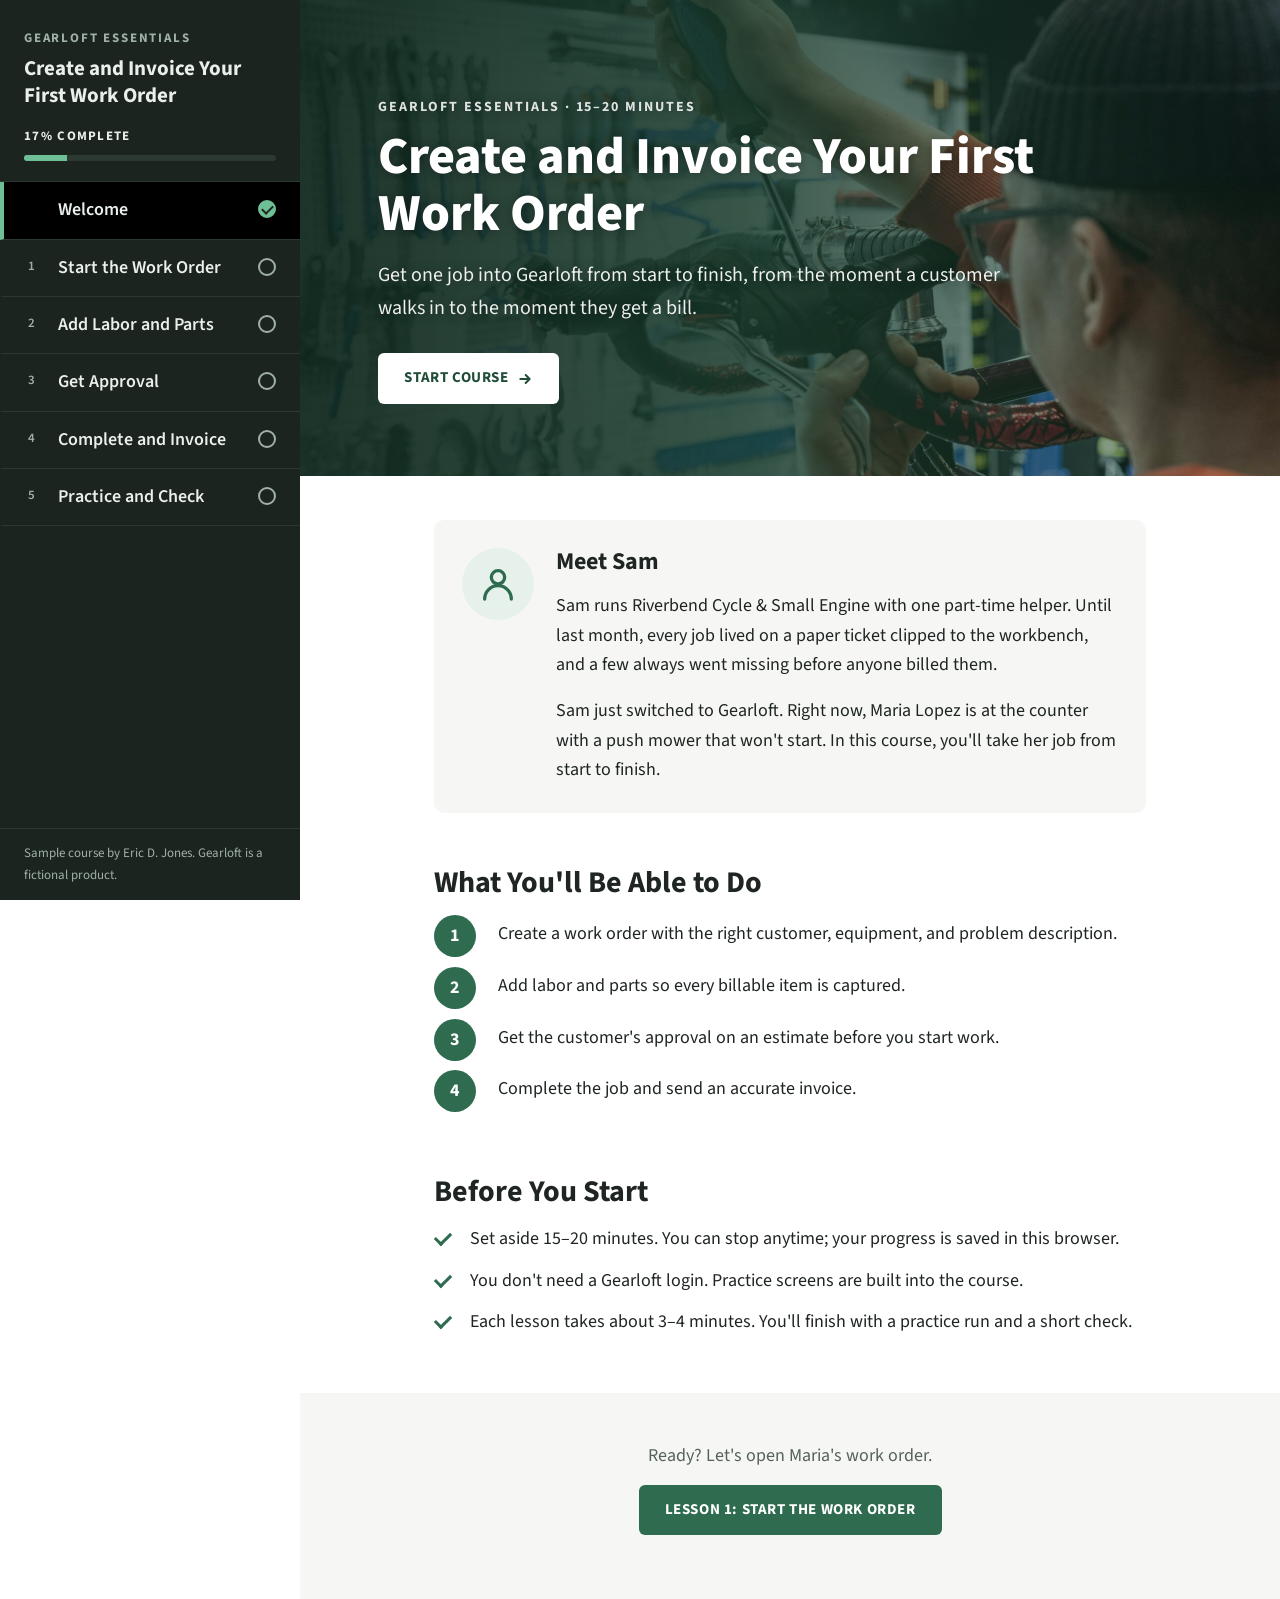
==== commit e6100f74: "Final_Updated_Capitals_Visuals" ====
--- a/sample-course/index.html
+++ b/sample-course/index.html
@@ -288,11 +288,11 @@
   <nav>
     <ol id="menu">
       <li><a href="#welcome" data-id="welcome"><span class="num"></span>Welcome<span class="state" aria-hidden="true"></span></a></li>
-      <li><a href="#lesson-1" data-id="lesson-1"><span class="num">1</span>Start the work order<span class="state" aria-hidden="true"></span></a></li>
-      <li><a href="#lesson-2" data-id="lesson-2"><span class="num">2</span>Add labor and parts<span class="state" aria-hidden="true"></span></a></li>
-      <li><a href="#lesson-3" data-id="lesson-3"><span class="num">3</span>Get approval<span class="state" aria-hidden="true"></span></a></li>
-      <li><a href="#lesson-4" data-id="lesson-4"><span class="num">4</span>Complete and invoice<span class="state" aria-hidden="true"></span></a></li>
-      <li><a href="#lesson-5" data-id="lesson-5"><span class="num">5</span>Practice and check<span class="state" aria-hidden="true"></span></a></li>
+      <li><a href="#lesson-1" data-id="lesson-1"><span class="num">1</span>Start the Work Order<span class="state" aria-hidden="true"></span></a></li>
+      <li><a href="#lesson-2" data-id="lesson-2"><span class="num">2</span>Add Labor and Parts<span class="state" aria-hidden="true"></span></a></li>
+      <li><a href="#lesson-3" data-id="lesson-3"><span class="num">3</span>Get Approval<span class="state" aria-hidden="true"></span></a></li>
+      <li><a href="#lesson-4" data-id="lesson-4"><span class="num">4</span>Complete and Invoice<span class="state" aria-hidden="true"></span></a></li>
+      <li><a href="#lesson-5" data-id="lesson-5"><span class="num">5</span>Practice and Check<span class="state" aria-hidden="true"></span></a></li>
     </ol>
   </nav>
   <div class="side-foot">Sample course by Eric D. Jones. Gearloft is a fictional product.</div>
@@ -324,7 +324,7 @@
   </div>
 
   <div class="block">
-    <h2>What you'll be able to do</h2>
+    <h2>What You'll Be Able to Do</h2>
     <ol class="numlist">
       <li>Create a work order with the right customer, equipment, and problem description.</li>
       <li>Add labor and parts so every billable item is captured.</li>
@@ -334,7 +334,7 @@
   </div>
 
   <div class="block">
-    <h2>Before you start</h2>
+    <h2>Before You Start</h2>
     <ul class="checks">
       <li>Set aside 15–20 minutes. You can stop anytime; your progress is saved in this browser.</li>
       <li>You don't need a Gearloft login. Practice screens are built into the course.</li>
@@ -344,7 +344,7 @@
 
   <div class="next">
     <p>Ready? Let's open Maria's work order.</p>
-    <a class="btn solid" href="#lesson-1" data-complete="welcome">Lesson 1: Start the work order</a>
+    <a class="btn solid" href="#lesson-1" data-complete="welcome">Lesson 1: Start the Work Order</a>
   </div>
 </section>
 
@@ -352,7 +352,7 @@
 <section class="lesson" id="lesson-1" aria-labelledby="l1-title">
   <header class="hero small photo l1">
     <p class="kicker">Lesson 1 of 4</p>
-    <h1 id="l1-title">Start the work order</h1>
+    <h1 id="l1-title">Start the Work Order</h1>
     <p>A good start makes the rest of the job easy.</p>
   </header>
 
@@ -362,7 +362,7 @@
   </div>
 
   <div class="block">
-    <h2>Four steps to open a work order</h2>
+    <h2>Four Steps to Open a Work Order</h2>
     <p>Step through each one. You'll practice them yourself at the end of the course.</p>
     <div class="process" id="proc1">
       <div class="process-top"><span aria-live="polite">Step 1 of 4</span><div class="dots" aria-hidden="true"><span class="on"></span><span></span><span></span><span></span></div></div>
@@ -373,17 +373,17 @@
       </div>
       <div class="step">
         <div class="label">Step 2</div>
-        <h3>Find the customer</h3>
+        <h3>Find the Customer</h3>
         <p>Search by last name or phone number. If the customer has been in before, select them. Only click <strong>Add customer</strong> when the search comes up empty.</p>
       </div>
       <div class="step">
         <div class="label">Step 3</div>
-        <h3>Choose the equipment</h3>
+        <h3>Choose the Equipment</h3>
         <p>Pick the item they brought in today from their equipment list. If it's new to you, add it with its type, make, and model so it's on file next time.</p>
       </div>
       <div class="step">
         <div class="label">Step 4</div>
-        <h3>Describe the problem</h3>
+        <h3>Describe the Problem</h3>
         <p>Write what's wrong, when it happens, and what you've already checked. Then click <strong>Save</strong>. The work order is open and ready for labor and parts.</p>
       </div>
       <div class="process-nav">
@@ -401,7 +401,7 @@
   </div>
 
   <div class="block">
-    <h2>Take a look at the work order</h2>
+    <h2>Take a Look at the Work Order</h2>
     <p>Here's Maria's new work order. Select each numbered marker to learn what the field does.</p>
     <div class="mock" id="mock1">
       <div class="mock-bar"><span class="logo" aria-hidden="true">G</span>Gearloft<span class="crumb">/ Work orders / New</span></div>
@@ -420,7 +420,7 @@
   </div>
 
   <div class="block">
-    <h2>Vague or clear?</h2>
+    <h2>Vague or Clear?</h2>
     <p>Imagine picking up each of these jobs tomorrow morning. Select a card to see a stronger version.</p>
     <div class="flips">
       <button class="flip" aria-pressed="false"><div class="flip-inner">
@@ -444,7 +444,7 @@
 
   <div class="next">
     <p>Maria's work order is open. Next, you'll add the labor and parts for her job.</p>
-    <a class="btn solid" href="#lesson-2" data-complete="lesson-1">Lesson 2: Add labor and parts</a>
+    <a class="btn solid" href="#lesson-2" data-complete="lesson-1">Lesson 2: Add Labor and Parts</a>
   </div>
 </section>
 
@@ -452,7 +452,7 @@
 <section class="lesson" id="lesson-2" aria-labelledby="l2-title">
   <header class="hero small photo l2">
     <p class="kicker">Lesson 2 of 4</p>
-    <h1 id="l2-title">Add labor and parts</h1>
+    <h1 id="l2-title">Add Labor and Parts</h1>
     <p>If it isn't on the work order, it doesn't get paid.</p>
   </header>
 
@@ -464,11 +464,11 @@
   <div class="block">
     <div class="tabs" data-tabs>
       <div class="tablist" role="tablist" aria-label="Line types">
-        <button role="tab" id="t-labor" aria-controls="tp-labor" aria-selected="true">Labor lines</button>
-        <button role="tab" id="t-parts" aria-controls="tp-parts" aria-selected="false" tabindex="-1">Parts lines</button>
+        <button role="tab" id="t-labor" aria-controls="tp-labor" aria-selected="true">Labor Lines</button>
+        <button role="tab" id="t-parts" aria-controls="tp-parts" aria-selected="false" tabindex="-1">Parts Lines</button>
       </div>
       <div class="tabpanel" role="tabpanel" id="tp-labor" aria-labelledby="t-labor" tabindex="0">
-        <h3>Labor is your time</h3>
+        <h3>Labor Is Your Time</h3>
         <ul class="checks">
           <li>Add a labor line for each task: diagnosis, repair, and adjustments.</li>
           <li>Enter the time in hours. 15 minutes is 0.25. Gearloft multiplies it by your shop's labor rate.</li>
@@ -476,7 +476,7 @@
         </ul>
       </div>
       <div class="tabpanel" role="tabpanel" id="tp-parts" aria-labelledby="t-parts" tabindex="0" hidden>
-        <h3>Parts are what you install</h3>
+        <h3>Parts Are What You Install</h3>
         <ul class="checks">
           <li>Add parts from your inventory so the price fills in and your stock count drops automatically.</li>
           <li>Add every part as you use it, not from memory at the end of the day.</li>
@@ -487,17 +487,17 @@
   </div>
 
   <div class="block">
-    <h2>Maria's job, line by line</h2>
+    <h2>Maria's Job, Line by Line</h2>
     <p>Here are the lines on Maria's work order so far. Select each numbered marker to learn more.</p>
     <div class="mock" id="mock2">
       <div class="mock-bar"><span class="logo" aria-hidden="true">G</span>Gearloft<span class="crumb">/ Work orders / #1047 Maria Lopez</span></div>
       <div class="mock-body">
         <div class="fld full"><div class="lab"><label>Labor</label><button class="hot" aria-expanded="false" aria-label="Marker 1: Labor lines" data-pop="p5">1</button></div>
           <div class="lines"><div><span>Diagnose no-start · 0.25 hr</span><span>$20.00</span></div><div><span>Clean carburetor · 1.0 hr</span><span>$80.00</span></div></div>
-          <div class="pop" id="p5" role="dialog" aria-label="Labor lines" hidden><button aria-label="Close">&times;</button><strong>Labor lines</strong>Two tasks, two lines. The 15 minutes spent diagnosing is billable too. At Riverbend's $80/hour rate, that's $20.</div></div>
+          <div class="pop" id="p5" role="dialog" aria-label="Labor Lines" hidden><button aria-label="Close">&times;</button><strong>Labor Lines</strong>Two tasks, two lines. The 15 minutes spent diagnosing is billable too. At Riverbend's $80/hour rate, that's $20.</div></div>
         <div class="fld full"><div class="lab"><label>Parts</label><button class="hot" aria-expanded="false" aria-label="Marker 2: Parts lines" data-pop="p6">2</button></div>
           <div class="lines"><div><span>Spark plug · qty 1</span><span>$6.50</span></div><div><span>Fuel filter · qty 1</span><span>$8.00</span></div></div>
-          <div class="pop" id="p6" role="dialog" aria-label="Parts lines" hidden><button aria-label="Close">&times;</button><strong>Parts lines</strong>Added from inventory, so prices fill in and Riverbend's stock count updates on its own.</div></div>
+          <div class="pop" id="p6" role="dialog" aria-label="Parts Lines" hidden><button aria-label="Close">&times;</button><strong>Parts Lines</strong>Added from inventory, so prices fill in and Riverbend's stock count updates on its own.</div></div>
         <div class="fld full row"><div class="lab"><span class="total">Estimate total: $114.50</span><button class="hot" aria-expanded="false" aria-label="Marker 3: Estimate total" data-pop="p7">3</button>
           <div class="pop up" id="p7" role="dialog" aria-label="Estimate total" hidden><button aria-label="Close">&times;</button><strong>Estimate total</strong>Updates as you add lines. This is the number Maria will approve in the next lesson.</div></div><span class="fake-btn">+ Add line</span></div>
       </div>
@@ -506,7 +506,7 @@
   </div>
 
   <div class="block">
-    <h2>Billable or not?</h2>
+    <h2>Billable or Not?</h2>
     <p>Sam did all of these today. Sort each one: is it a labor line, a parts line, or not billed to Maria?</p>
     <div class="sort" data-sort>
       <div class="sort-item" data-answer="labor" data-fb="Right. Draining fuel is part of the job and takes real time. It's one of the most commonly missed lines.">
@@ -542,7 +542,7 @@
 
   <div class="next">
     <p>Maria's estimate is ready. Next, you'll get her approval before you start work.</p>
-    <a class="btn solid" href="#lesson-3" data-complete="lesson-2">Lesson 3: Get approval</a>
+    <a class="btn solid" href="#lesson-3" data-complete="lesson-2">Lesson 3: Get Approval</a>
   </div>
 </section>
 
@@ -550,7 +550,7 @@
 <section class="lesson" id="lesson-3" aria-labelledby="l3-title">
   <header class="hero small photo l3">
     <p class="kicker">Lesson 3 of 4</p>
-    <h1 id="l3-title">Get approval</h1>
+    <h1 id="l3-title">Get Approval</h1>
     <p>No surprises at pickup.</p>
   </header>
 
@@ -560,26 +560,26 @@
   </div>
 
   <div class="block">
-    <h2>Three ways to get a yes</h2>
+    <h2>Three Ways to Get a Yes</h2>
     <p>Choose the one that fits how the customer is reaching you. Select each option to learn how it works.</p>
     <div class="accordion">
       <details>
-        <summary>By text link <span class="pill">Most common</span></summary>
+        <summary>By Text Link <span class="pill">Most Common</span></summary>
         <div>Click <strong>Send estimate by text</strong>. The customer gets a link, reviews the lines, and taps <strong>Approve</strong>. Gearloft changes the status to Approved and records the time on its own.</div>
       </details>
       <details>
-        <summary>In person at the counter</summary>
+        <summary>In Person at the Counter</summary>
         <div>Turn the screen toward the customer, walk through the estimate, and have them tap <strong>Approve</strong>. That works best when they're waiting while you diagnose.</div>
       </details>
       <details>
-        <summary>Over the phone</summary>
+        <summary>Over the Phone</summary>
         <div>Read the total and the main lines out loud. When they agree, click <strong>Record approval</strong> and note who approved, the amount, and the time. Never skip the note; it's your only record.</div>
       </details>
     </div>
   </div>
 
   <div class="block">
-    <h2>What would you do?</h2>
+    <h2>What Would You Do?</h2>
     <div class="scenario">
       <div class="avatar" aria-hidden="true">
         <svg width="40" height="40" viewBox="0 0 24 24" fill="none" stroke="#2e6b4f" stroke-width="2" stroke-linecap="round"><path d="M22 16.9v3a2 2 0 0 1-2.2 2 19.8 19.8 0 0 1-8.6-3.1 19.5 19.5 0 0 1-6-6A19.8 19.8 0 0 1 2.1 4.2 2 2 0 0 1 4.1 2h3a2 2 0 0 1 2 1.7c.1.9.4 1.8.7 2.7a2 2 0 0 1-.5 2.1L8 9.8a16 16 0 0 0 6 6l1.3-1.3a2 2 0 0 1 2.1-.4c.9.3 1.8.6 2.7.7a2 2 0 0 1 1.7 2z"/></svg>
@@ -606,7 +606,7 @@
 
   <div class="next">
     <p>Maria approved the new total. Next, you'll finish the job and send her invoice.</p>
-    <a class="btn solid" href="#lesson-4" data-complete="lesson-3">Lesson 4: Complete and invoice</a>
+    <a class="btn solid" href="#lesson-4" data-complete="lesson-3">Lesson 4: Complete and Invoice</a>
   </div>
 </section>
 
@@ -614,7 +614,7 @@
 <section class="lesson" id="lesson-4" aria-labelledby="l4-title">
   <header class="hero small photo l4">
     <p class="kicker">Lesson 4 of 4</p>
-    <h1 id="l4-title">Complete and invoice</h1>
+    <h1 id="l4-title">Complete and Invoice</h1>
     <p>Finish the job and get paid for all of it.</p>
   </header>
 
@@ -623,27 +623,27 @@
   </div>
 
   <div class="block">
-    <h2>From finished job to sent invoice</h2>
+    <h2>From Finished Job to Sent Invoice</h2>
     <div class="process">
       <div class="process-top"><span aria-live="polite">Step 1 of 4</span><div class="dots" aria-hidden="true"><span class="on"></span><span></span><span></span><span></span></div></div>
       <div class="step on">
         <div class="label">Step 1</div>
-        <h3>Check every line</h3>
+        <h3>Check Every Line</h3>
         <p>Compare the work order to what you actually did. Is every task a labor line, and is every part you used a parts line?</p>
       </div>
       <div class="step">
         <div class="label">Step 2</div>
-        <h3>Mark the job complete</h3>
+        <h3>Mark the Job Complete</h3>
         <p>Click <strong>Mark complete</strong>. The status changes to Complete, and Gearloft builds the invoice from the work order.</p>
       </div>
       <div class="step">
         <div class="label">Step 3</div>
-        <h3>Review the invoice</h3>
+        <h3>Review the Invoice</h3>
         <p>Check the customer's contact details and the total, and add a short note if it helps, like care tips for the customer.</p>
       </div>
       <div class="step">
         <div class="label">Step 4</div>
-        <h3>Send it</h3>
+        <h3>Send It</h3>
         <p>Click <strong>Send invoice</strong>. The customer gets a text or email with a link to pay. After it's sent, the invoice is locked, so check before you click.</p>
       </div>
       <div class="process-nav">
@@ -654,7 +654,7 @@
   </div>
 
   <div class="block">
-    <h2>Maria's invoice</h2>
+    <h2>Maria's Invoice</h2>
     <p>Here's the invoice Gearloft built from the work order. Select each numbered marker to learn more.</p>
     <div class="mock" id="mock4">
       <div class="mock-bar"><span class="logo" aria-hidden="true">G</span>Gearloft<span class="crumb">/ Invoices / INV-1047</span></div>
@@ -673,7 +673,7 @@
   </div>
 
   <div class="block">
-    <h2>Before you click Send</h2>
+    <h2>Before You Click Send</h2>
     <ul class="checks">
       <li>Every task is a labor line, including diagnosis and small adjustments.</li>
       <li>Every part you used is a parts line.</li>
@@ -688,20 +688,20 @@
 
   <div class="next">
     <p>You've taken Maria's job from start to finish. Next, practice the whole workflow yourself.</p>
-    <a class="btn solid" href="#lesson-5" data-complete="lesson-4">Practice and check</a>
+    <a class="btn solid" href="#lesson-5" data-complete="lesson-4">Practice and Check</a>
   </div>
 </section>
 
 <!-- ===================== LESSON 5 ===================== -->
 <section class="lesson" id="lesson-5" aria-labelledby="l5-title">
   <header class="hero small photo l5">
-    <p class="kicker">Practice and check</p>
-    <h1 id="l5-title">Your turn</h1>
+    <p class="kicker">Practice and Check</p>
+    <h1 id="l5-title">Your Turn</h1>
     <p>Run Maria's job yourself from start to finish, then check what you know.</p>
   </header>
 
   <div class="block">
-    <h2>Practice: Maria's mower, start to finish</h2>
+    <h2>Practice: Maria's Mower, Start to Finish</h2>
     <p>This is a safe practice version of Gearloft. Nothing you click here is real, so explore. Choose how much help you want:</p>
     <div class="mode" role="radiogroup" aria-label="Practice mode">
       <button role="radio" aria-checked="true" data-mode="guided"><strong>Guided</strong><span>A prompt tells you what to do at each step.</span></button>
@@ -722,7 +722,7 @@
   </div>
 
   <div class="block">
-    <h2>Knowledge check</h2>
+    <h2>Knowledge Check</h2>
     <p>Five questions, all at Riverbend's counter. Answer each one, then submit. You need 4 of 5 to pass, and you can retry as many times as you like.</p>
     <form class="kc" id="kc" novalidate>
       <fieldset class="kc-q" data-answer="b">
@@ -761,8 +761,8 @@
         <p class="kc-fb" data-ok="Correct. A sent invoice is locked, so check it first." data-no="Not quite. A sent invoice is locked, so check every line and the job status first."></p>
       </fieldset>
       <div class="kc-actions">
-        <button type="submit" class="btn solid">Submit answers</button>
-        <button type="button" class="btn ghost" id="kcRetry" hidden>Try again</button>
+        <button type="submit" class="btn solid">Submit Answers</button>
+        <button type="button" class="btn ghost" id="kcRetry" hidden>Try Again</button>
       </div>
       <p class="kc-result" id="kcResult" aria-live="polite"></p>
     </form>
@@ -771,7 +771,7 @@
   <div class="block finish" id="finish" hidden>
     <div class="done-card">
       <svg width="56" height="56" viewBox="0 0 24 24" fill="none" stroke="#2e6b4f" stroke-width="2.4" stroke-linecap="round" stroke-linejoin="round" aria-hidden="true"><circle cx="12" cy="12" r="10"/><path d="M7.5 12.5l3 3 6-6.5"/></svg>
-      <h2>Course complete</h2>
+      <h2>Course Complete</h2>
       <p>You can now take any job in Gearloft from the counter to a sent invoice:</p>
       <ol class="numlist">
         <li>Start the work order: search for the customer, pick the equipment, and describe the problem clearly.</li>
@@ -779,7 +779,7 @@
         <li>Get approval before you start, and again if the price changes.</li>
         <li>Check it, complete it, then send the invoice.</li>
       </ol>
-      <p><a class="btn solid" href="jobaid.html" target="_blank" rel="noopener">Open the printable job aid</a></p>
+      <p><a class="btn solid" href="jobaid.html" target="_blank" rel="noopener">Open the Printable Job Aid</a></p>
     </div>
   </div>
   <p class="credit">Sample course by Eric D. Jones. Gearloft, Riverbend Cycle &amp; Small Engine, and all people and screens are fictional. Photos: free stock images.</p>
@@ -943,7 +943,7 @@
     function render(){
       clearTimeout(timer);wrong=0;sel={};picked=null;fbEl.textContent="";fbEl.className="sim-fb";
       if(i>=steps.length){stepEl.textContent="Complete";crumb.textContent="/ Invoices / INV-1047";promptEl.innerHTML="";
-        scr.innerHTML='<div class="sim-done"><span class="badge">Sent</span><h4>Invoice sent to Maria Lopez · $114.50</h4><p>Nice work. You:</p><ul class="checks"><li>Found Maria\'s record instead of creating a duplicate</li><li>Picked the right equipment and wrote a clear description</li><li>Captured every labor and parts line, including diagnosis</li><li>Got approval before starting, then completed and invoiced the job</li></ul><button class="sbtn primary" data-act="restart">Run it again</button></div>';
+        scr.innerHTML='<div class="sim-done"><span class="badge">Sent</span><h4>Invoice sent to Maria Lopez · $114.50</h4><p>Nice work. You:</p><ul class="checks"><li>Found Maria\'s record instead of creating a duplicate</li><li>Picked the right equipment and wrote a clear description</li><li>Captured every labor and parts line, including diagnosis</li><li>Got approval before starting, then completed and invoiced the job</li></ul><button class="sbtn primary" data-act="restart">Run It Again</button></div>';
         markDone();return}
       var s=steps[i];stepEl.textContent="Step "+(i+1)+" of "+steps.length;crumb.textContent=s.crumb;
       promptEl.innerHTML=mode==="guided"?s.prompt:'<span class="sub">Your task:</span> '+s.task;
